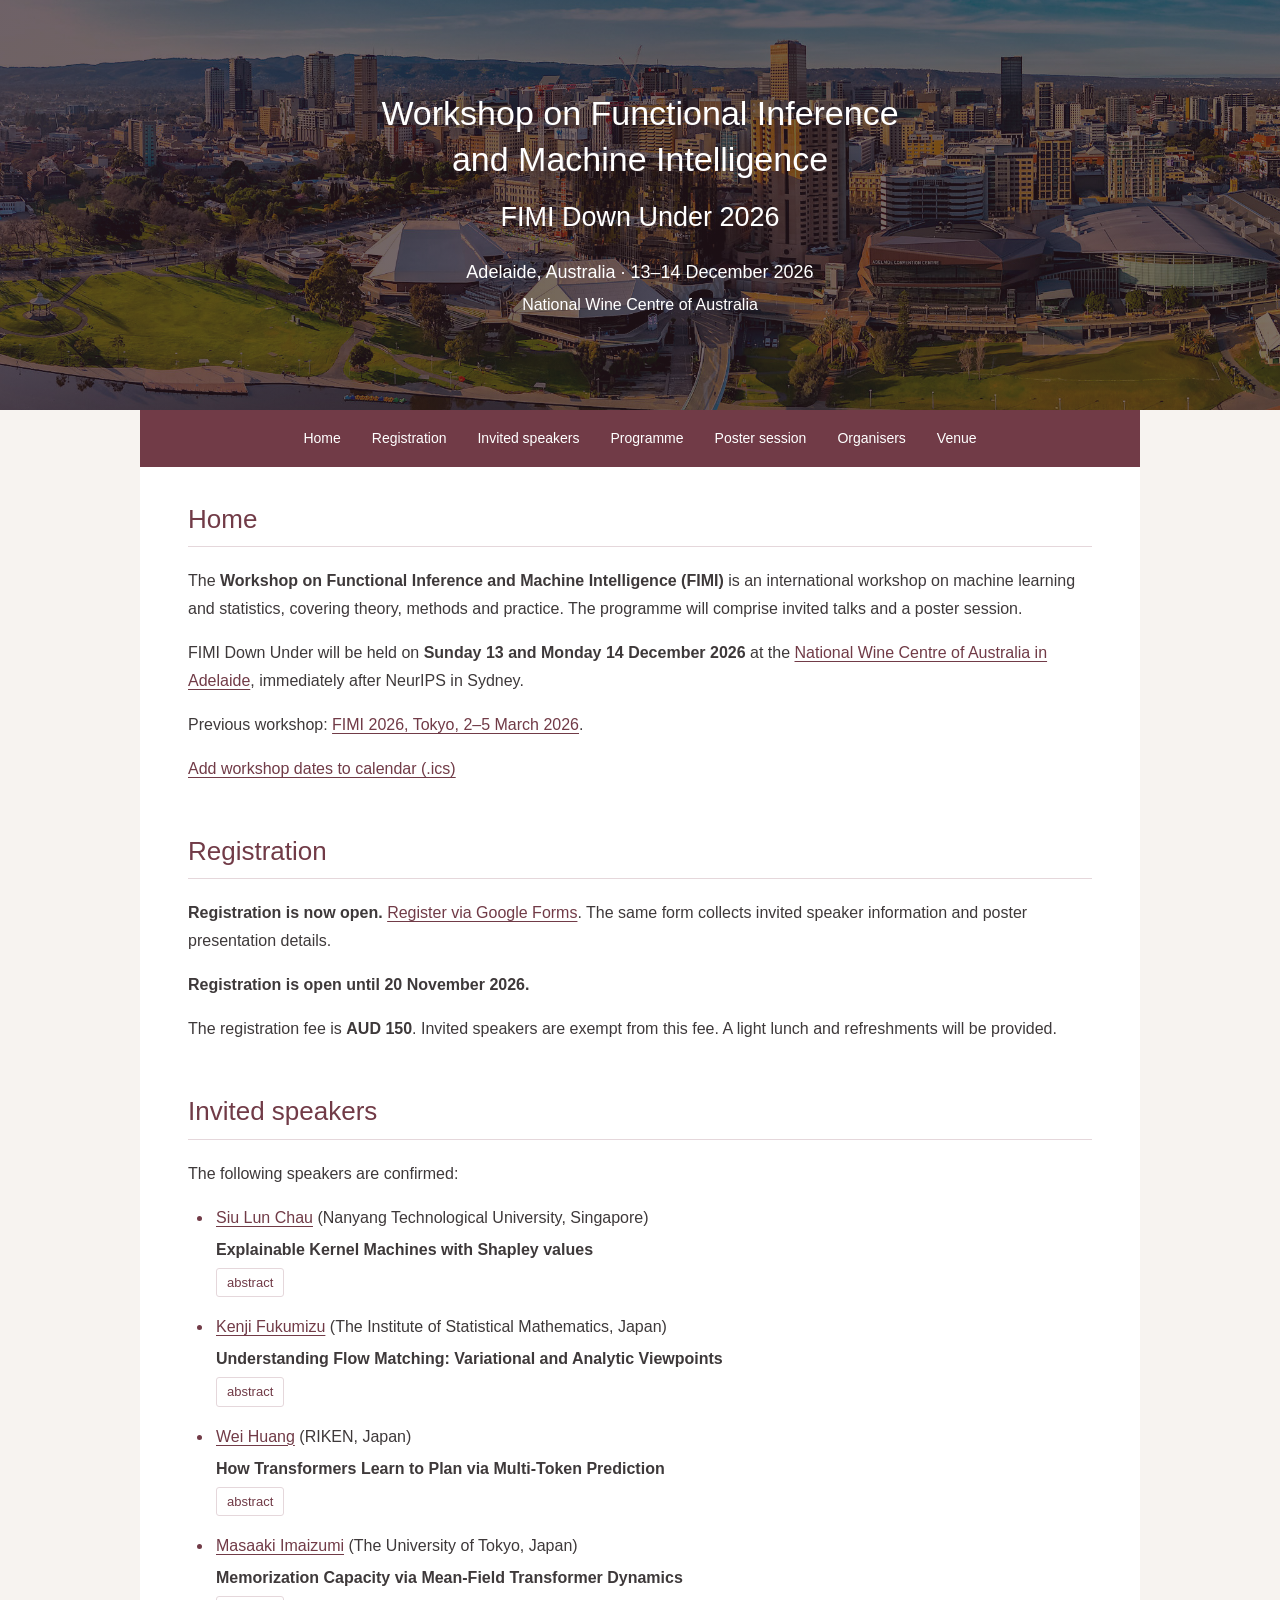
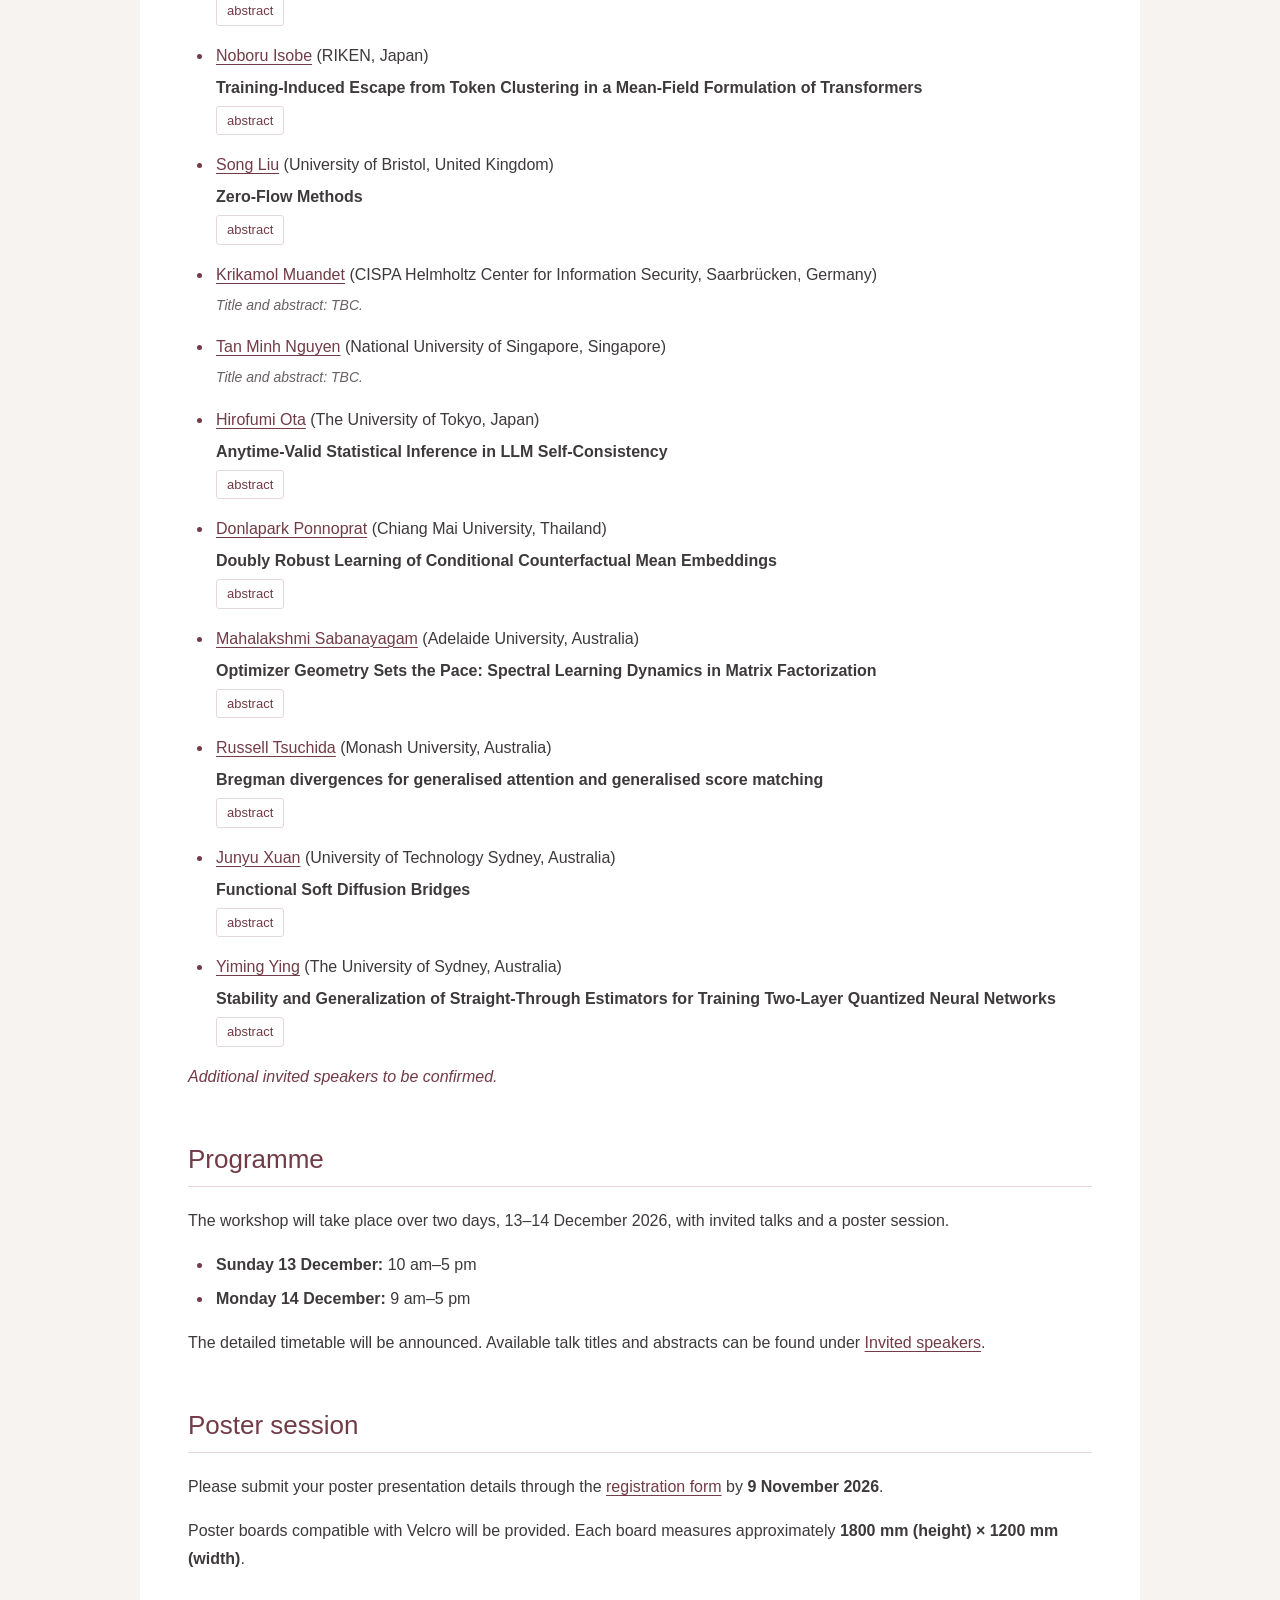
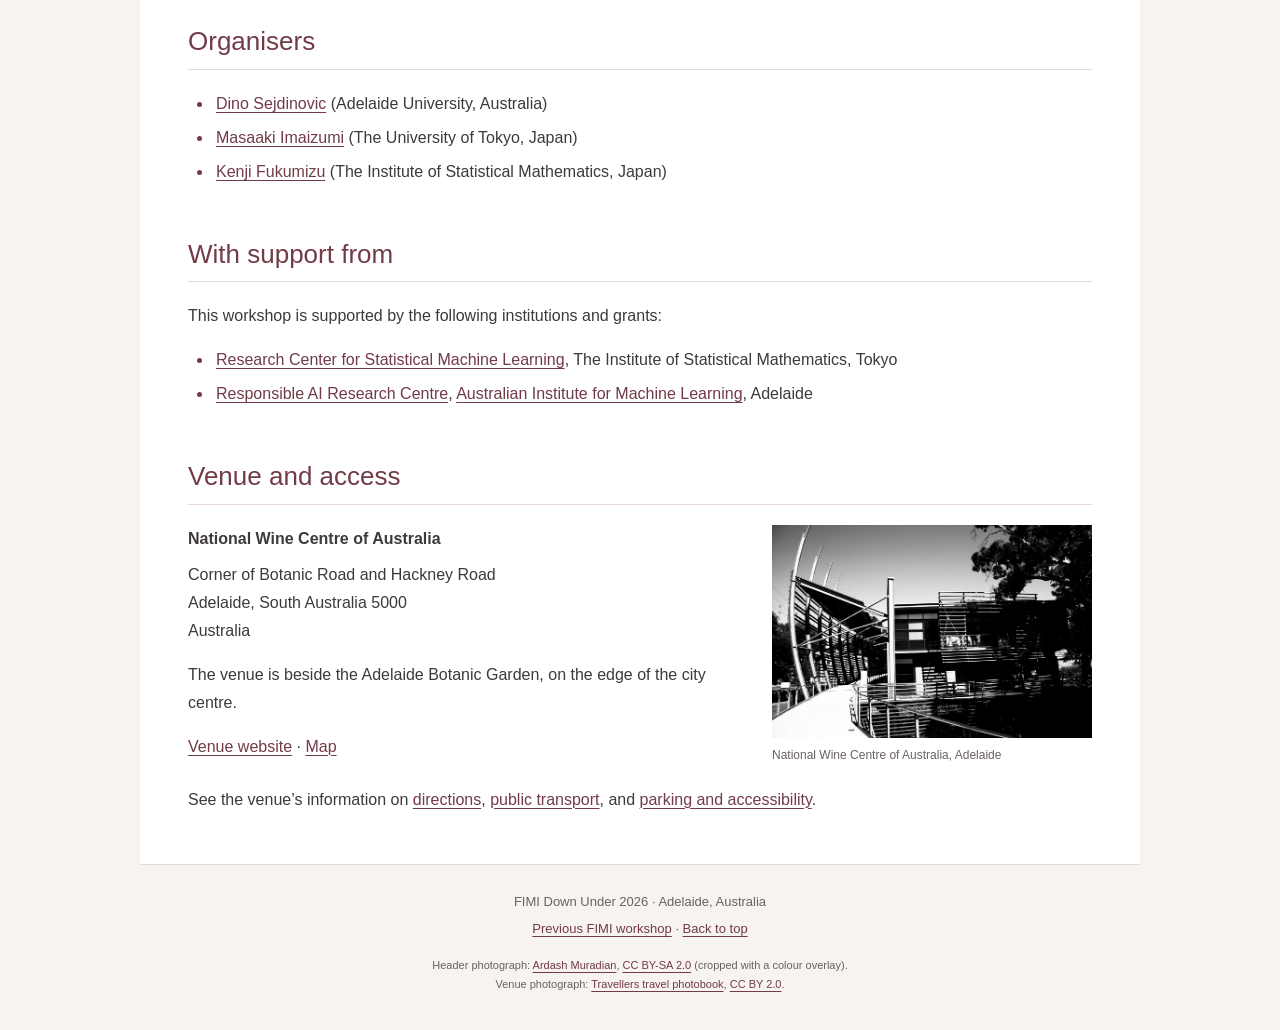
==== docs/index.html @ f7353e00 "Publish FIMI daily start and finish times" ====
<!doctype html>
<html lang="en-AU">
  <head>
    <meta charset="utf-8">
    <meta name="viewport" content="width=device-width, initial-scale=1">
    <meta name="theme-color" content="#713b47">
    <title>FIMI Down Under 2026 · Adelaide, 13–14 December</title>
    <meta name="description" content="Workshop on Functional Inference and Machine Intelligence (FIMI) Down Under. 13–14 December 2026 at the National Wine Centre of Australia, Adelaide. Invited talks and a poster session in machine learning and statistics.">
    <meta property="og:type" content="website">
    <meta property="og:locale" content="en_AU">
    <meta property="og:title" content="FIMI Down Under 2026 · Adelaide">
    <meta property="og:description" content="Workshop on Functional Inference and Machine Intelligence, 13–14 December 2026 at the National Wine Centre of Australia, Adelaide, immediately after NeurIPS in Sydney.">
    <link rel="icon" href="assets/favicon.svg" type="image/svg+xml">
    <link rel="stylesheet" href="assets/site.css">
    <script src="assets/talks.js" defer></script>
  </head>
  <body id="top">
    <a class="skip-link" href="#main">Skip to content</a>

    <header class="site-header">
      <img class="header-photo" src="assets/adelaide-skyline.jpg" alt="Adelaide city skyline overlooking the River Torrens" width="2048" height="983" fetchpriority="high">
      <div class="header-content">
        <h1>Workshop on Functional Inference<br class="title-break"> and Machine Intelligence<span class="workshop-edition">FIMI Down Under 2026</span></h1>
        <p class="workshop-date">Adelaide, Australia · <time datetime="2026-12-13">13</time>–<time datetime="2026-12-14">14 December 2026</time></p>
        <p class="workshop-location">National Wine Centre of Australia</p>
      </div>
    </header>

    <div class="page">
      <nav class="site-navigation" aria-label="Main navigation">
        <a href="#home">Home</a>
        <a href="#registration">Registration</a>
        <a href="#speakers">Invited speakers</a>
        <a href="#programme">Programme</a>
        <a href="#posters">Poster session</a>
        <a href="#organisers">Organisers</a>
        <a href="#venue">Venue</a>
      </nav>

      <main id="main">
        <section id="home" aria-labelledby="home-title">
          <h2 id="home-title">Home</h2>
          <div id="about">
            <p>The <strong>Workshop on Functional Inference and Machine Intelligence (FIMI)</strong> is an international workshop on machine learning and statistics, covering theory, methods and practice. The programme will comprise invited talks and a poster session.</p>
            <p>FIMI Down Under will be held on <strong>Sunday 13 and Monday 14 December 2026</strong> at the <a href="#venue">National Wine Centre of Australia in Adelaide</a>, immediately after NeurIPS in Sydney.</p>
            <p>Previous workshop: <a href="https://fimiws.github.io/fimi2026/">FIMI 2026, Tokyo, 2–5 March 2026</a>.</p>
            <p><a href="assets/fimi-down-under-2026.ics" download>Add workshop dates to calendar (.ics)</a></p>
          </div>
        </section>

        <section id="registration" aria-labelledby="registration-title">
          <h2 id="registration-title">Registration</h2>
          <p><strong>Registration is now open.</strong> <a href="https://forms.gle/vhko6H9zNQfR5hpAA">Register via Google Forms</a>. The same form collects invited speaker information and poster presentation details.</p>
          <p><strong>Registration is open until <time datetime="2026-11-20">20 November 2026</time>.</strong></p>
          <p>The registration fee is <strong>AUD 150</strong>. Invited speakers are exempt from this fee. A light lunch and refreshments will be provided.</p>
        </section>

        <section id="speakers" aria-labelledby="speakers-title">
          <h2 id="speakers-title">Invited speakers</h2>
          <p>The following speakers are confirmed:</p>
          <ul class="speaker-list">
            <li>
              <a href="https://chau999.github.io/">Siu Lun Chau</a> (Nanyang Technological University, Singapore)
              <p class="talk-title" id="siu-lun-chau-title">Explainable Kernel Machines with Shapley values</p>
              <div class="talk-controls">
                <button type="button" class="talk-toggle" id="siu-lun-chau-abstract-toggle" aria-controls="siu-lun-chau-abstract" aria-expanded="true" aria-label="Talk abstract for Siu Lun Chau" hidden>abstract</button>
              </div>
              <div class="talk-panel" id="siu-lun-chau-abstract" role="region" aria-labelledby="siu-lun-chau-abstract-toggle">
                <p>Kernel methods provide a rich framework for nonlinear prediction and statistical inference, but their flexibility often obscures which features drive their outputs. Cooperative game theory offers a principled recipe for attribution: treat features as players and distribute their joint contribution using Shapley values, which average each feature’s marginal contribution across feature subsets. Applying this recipe, however, requires us to decide what a subset contributes and to overcome the exponential cost of enumerating subsets. How can the mathematical structure of kernel methods help us address both challenges? In this talk, we trace a progression from RKHS-SHAP through PKeX-Shapley to QuadraSHAP, showing how kernel structure enables principled and increasingly efficient feature attribution for interpretable statistical inference.</p>
              </div>
            </li>
            <li>
              <a href="https://www.ism.ac.jp/~fukumizu/">Kenji Fukumizu</a> (The Institute of Statistical Mathematics, Japan)
              <p class="talk-title" id="kenji-fukumizu-title">Understanding Flow Matching: Variational and Analytic Viewpoints</p>
              <div class="talk-controls">
                <button type="button" class="talk-toggle" id="kenji-fukumizu-abstract-toggle" aria-controls="kenji-fukumizu-abstract" aria-expanded="true" aria-label="Talk abstract for Kenji Fukumizu" hidden>abstract</button>
              </div>
              <div class="talk-panel" id="kenji-fukumizu-abstract" role="region" aria-labelledby="kenji-fukumizu-abstract-toggle">
                <p>We discuss the dynamics of Optimal Transport Conditional Flow Matching (OT-CFM) under the manifold hypothesis, where the support of the target distribution is a low dimensional manifold.  We first derive an exact proximal expression for its vector field as a function of the location using an extended Brenier potential for the OT.  The vector field can be written by a denoiser. which is expressed by the proximal operator associated with the potential function.  Based on the explicit proximal form of the vector field, we analyze the manifold stability against perturbations to initial points, using the Lyapunov exponents of the dynamics.  By analyzing the local behavior with the tools in convex analysis, we show that the dynamics contracts linearly in the perturbation of the normal directions to the manifold, while perturbation in the tangential directions is preserved; this implies the stability of the manifold structure to the perturbations.</p>
                <p>We also establish convergence of minibatch OT-CFM with neural network learning to population OT-CFM under regularity and stability assumptions, with rate exponents governed by the intrinsic rather than ambient dimension.</p>
                <p>We discuss a terminal memorization regime of OT-CFM with finite data in the idealized minibatch model, where denoising identifies individual training examples in the terminal time. Explicit geometric models quantify how the associated time scales depend on dataset size, batch size, and intrinsic dimension. Experiments on synthetic data, MNIST, and CIFAR-10 support the predicted geometric behavior.</p>
              </div>
            </li>
            <li>
              <a href="https://weihuang05.github.io/">Wei Huang</a> (RIKEN, Japan)
              <p class="talk-title" id="wei-huang-title">How Transformers Learn to Plan via Multi-Token Prediction</p>
              <div class="talk-controls">
                <button type="button" class="talk-toggle" id="wei-huang-abstract-toggle" aria-controls="wei-huang-abstract" aria-expanded="true" aria-label="Talk abstract for Wei Huang" hidden>abstract</button>
              </div>
              <div class="talk-panel" id="wei-huang-abstract" role="region" aria-labelledby="wei-huang-abstract-toggle">
                <p>Next-token prediction (NTP) is the standard training objective for language models, yet it often struggles to capture the global structure required for planning and reasoning. Multi-token prediction (MTP), which trains a model to predict several future tokens at once, has emerged as a promising alternative. In this talk, I will discuss why MTP helps planning, from both empirical and theoretical perspectives. Empirically, MTP consistently outperforms NTP on synthetic graph path-finding tasks as well as on more realistic benchmarks such as Countdown and Boolean satisfiability. Theoretically, we analyse a simplified two-layer Transformer trained on a star-graph path-finding task and prove that MTP induces a two-stage reverse-reasoning process: the model first attends to the goal node and then reconstructs the path by tracing intermediate nodes backward. This behaviour arises from a gradient decoupling property of MTP, which provides a cleaner training signal than NTP.</p>
              </div>
            </li>
            <li>
              <a href="https://sites.google.com/view/mimaizumi/">Masaaki Imaizumi</a> (The University of Tokyo, Japan)
              <p class="talk-title" id="masaaki-imaizumi-title">Memorization Capacity via Mean-Field Transformer Dynamics</p>
              <div class="talk-controls">
                <button type="button" class="talk-toggle" id="masaaki-imaizumi-abstract-toggle" aria-controls="masaaki-imaizumi-abstract" aria-expanded="true" aria-label="Talk abstract for Masaaki Imaizumi" hidden>abstract</button>
              </div>
              <div class="talk-panel" id="masaaki-imaizumi-abstract" role="region" aria-labelledby="masaaki-imaizumi-abstract-toggle">
                <p>This study investigates the memorization capacity of Transformers based on their inference dynamics. It has been noted that the performance of Transformers can be described by specific functions arising from the interactions between tokens mediated by the attention layer. However, previous studies have been limited to Transformers with simplified weight matrices and other components. In this study, we analyze Transformer inference under general weight matrices using the mean-field approximation. As a result, we demonstrate that specific eigenvalue components arising from the weight components enhance the memorization capacity of the entire Transformer system. Based on this, we also discuss learning correction methods to further improve this performance.</p>
              </div>
            </li>
            <li>
              <a href="https://www.riken.jp/en/research/labs/aip/math/highdim_struct_theor/index.html">Noboru Isobe</a> (RIKEN, Japan)
              <p class="talk-title" id="noboru-isobe-title">Training-Induced Escape from Token Clustering in a Mean-Field Formulation of Transformers</p>
              <div class="talk-controls">
                <button type="button" class="talk-toggle" id="noboru-isobe-abstract-toggle" aria-controls="noboru-isobe-abstract" aria-expanded="true" aria-label="Talk abstract for Noboru Isobe" hidden>abstract</button>
              </div>
              <div class="talk-panel" id="noboru-isobe-abstract" role="region" aria-labelledby="noboru-isobe-abstract-toggle">
                <p>Transformers perform inference by iteratively transforming token representations across layers. This layerwise computation has been studied empirically, and recent mean-field theories of Transformer dynamics explain how attention can drive token distributions toward clustering. However, existing mean-field analyses largely treat model parameters as prescribed, leaving open how training reshapes this clustering picture.</p>
                <p>We study this question in a noisy mean-field Transformer in which only a parameter-linear FFN is trained under L² regularization. We find and analyze a training-induced phase in the dynamics: after initially following attention-driven clustering, the token distribution can leave the clustered regime near the final layers. Our mathematical analysis is based on an entropy-regularized interaction energy that captures the clustering bias of attention.</p>
                <p>More broadly, our results point toward a training-aware mean-field theory of Transformer dynamics, in which training and inference dynamics are treated together.</p>
              </div>
            </li>
            <li>
              <a href="https://allmodelsarewrong.net/">Song Liu</a> (University of Bristol, United Kingdom)
              <p class="talk-title" id="song-liu-title">Zero-Flow Methods</p>
              <div class="talk-controls">
                <button type="button" class="talk-toggle" id="song-liu-abstract-toggle" aria-controls="song-liu-abstract" aria-expanded="true" aria-label="Talk abstract for Song Liu" hidden>abstract</button>
              </div>
              <div class="talk-panel" id="song-liu-abstract" role="region" aria-labelledby="song-liu-abstract-toggle">
                <p>We propose the Zero-Flow Criterion, which states that under independent coupling, the optimal velocity field of a flow matching objective vanishes everywhere at <i>t</i> = 0.5 if and only if the two endpoint distributions are identical. Leveraging this time-reversal symmetry, we establish a family of novel statistical discrepancies that measure the differences between two distributions. Unlike kernel-based methods such as Maximum Mean Discrepancy (MMD), our approach directly learns discriminative features from data via flow-matching regression or power maximization. It avoids selecting a kernel manually, which may not scale well in high-dimensional settings. Furthermore, when compared with variational <i>f</i>-divergence estimation, our discrepancy estimation does not involve density ratio parameterization or estimation, which often leads to instability when two distributions differ significantly. In this talk, we show how this novel discrepancy provides a unified framework for our three recent works:</p>
                <p>Zero-Flow Encoders for certifying conditional independence in representation learning: <a href="https://arxiv.org/abs/2602.00797">https://arxiv.org/abs/2602.00797</a></p>
                <p>Zero-Flow Two-Sample Tests, with Wasserstein control and asymptotic normality: <a href="https://arxiv.org/abs/2607.21542">https://arxiv.org/abs/2607.21542</a></p>
                <p>Zero-Flux Discrepancy, an extension of the zero-flow criterion for high-dimensional categorical distributions: <a href="https://arxiv.org/abs/2610.01472">https://arxiv.org/abs/2610.01472</a></p>
              </div>
            </li>
            <li>
              <a href="https://www.krikamol.org/">Krikamol Muandet</a> (CISPA Helmholtz Center for Information Security, Saarbrücken, Germany)
              <p class="talk-pending">Title and abstract: TBC.</p>
            </li>
            <li>
              <a href="https://tanmnguyen89.github.io/">Tan Minh Nguyen</a> (National University of Singapore, Singapore)
              <p class="talk-pending">Title and abstract: TBC.</p>
            </li>
            <li>
              <a href="https://sites.google.com/site/hohtastats/home">Hirofumi Ota</a> (The University of Tokyo, Japan)
              <p class="talk-title" id="hirofumi-ota-title">Anytime-Valid Statistical Inference in LLM Self-Consistency</p>
              <div class="talk-controls">
                <button type="button" class="talk-toggle" id="hirofumi-ota-abstract-toggle" aria-controls="hirofumi-ota-abstract" aria-expanded="true" aria-label="Talk abstract for Hirofumi Ota" hidden>abstract</button>
              </div>
              <div class="talk-panel" id="hirofumi-ota-abstract" role="region" aria-labelledby="hirofumi-ota-abstract-toggle">
                <p>Large language models often improve reasoning by sampling multiple outputs and aggregating their final answers, but precise and efficient control of error levels remains a challenging task. In particular, deciding when to stop sampling remains difficult when the stopping rule is data-dependent and the set of possible answers is not known in advance. We study anytime-valid certification of a prespecified target answer as the unique mode of the model&#x27;s response distribution, a guarantee distinct from answer correctness. We propose the Certification by Intersection-union Testing with E-processes (CITE) algorithm, which provably controls false certification at any prescribed level under arbitrary data-driven stopping, without requiring prior knowledge of the answer category set. We also prove an category-set-size-free stopping-time rate, establish matching minimax lower bounds up to constants in the main regime, and extend the construction to confidence-weighted voting. Simulations and LLM self-consistency experiments show empirical error control and improved certification in diffuse-tail settings.</p>
              </div>
            </li>
            <li>
              <a href="https://donlapark.pages.dev/">Donlapark Ponnoprat</a> (Chiang Mai University, Thailand)
              <p class="talk-title" id="donlapark-ponnoprat-title">Doubly Robust Learning of Conditional Counterfactual Mean Embeddings</p>
              <div class="talk-controls">
                <button type="button" class="talk-toggle" id="donlapark-ponnoprat-abstract-toggle" aria-controls="donlapark-ponnoprat-abstract" aria-expanded="true" aria-label="Talk abstract for Donlapark Ponnoprat" hidden>abstract</button>
              </div>
              <div class="talk-panel" id="donlapark-ponnoprat-abstract" role="region" aria-labelledby="donlapark-ponnoprat-abstract-toggle">
                <p>Heterogeneous treatment effects are usually summarized by the conditional average treatment effect. However, two treatments with the same conditional average can produce outcome distributions with different tails and different numbers of modes. In this talk, I will present a framework for estimating the full conditional distribution of a counterfactual outcome, represented by its mean embedding in a reproducing kernel Hilbert space. In the first part, I will show how a doubly robust pseudo-outcome reduces this problem to a vector-valued regression, which kernel ridge regression or neural network estimators can solve. In the second part, I will discuss finite-sample learning rates, in which the first stage enters only through the smaller of the two nuisance errors. Thus, the second-stage error governs the bound as long as one of the two nuisance models is estimated consistently. Finally, I will demonstrate applications to several downstream tasks, namely risk-sensitive treatment effect estimation, conditional two-sample testing, and risk-sensitive treatment policy learning.</p>
              </div>
            </li>
            <li>
              <a href="https://mahalakshmi-sabanayagam.github.io/">Mahalakshmi Sabanayagam</a> (Adelaide University, Australia)
              <p class="talk-title" id="mahalakshmi-sabanayagam-title">Optimizer Geometry Sets the Pace: Spectral Learning Dynamics in Matrix Factorization</p>
              <div class="talk-controls">
                <button type="button" class="talk-toggle" id="mahalakshmi-sabanayagam-abstract-toggle" aria-controls="mahalakshmi-sabanayagam-abstract" aria-expanded="true" aria-label="Talk abstract for Mahalakshmi Sabanayagam" hidden>abstract</button>
              </div>
              <div class="talk-panel" id="mahalakshmi-sabanayagam-abstract" role="region" aria-labelledby="mahalakshmi-sabanayagam-abstract-toggle">
                <p>Recent successes of matrix- and curvature-based optimizers have renewed interest in how update geometry shapes learning. These methods normalize or precondition updates, changing how different components progress during training. In deep matrix factorization, the geometry that slows gradient descent (GD) favors low-rank solutions by delaying the emergence of small singular modes. This raises the question of what remains of that spectral bias when normalization or curvature correction weakens or removes the slowdown. We study how optimizer geometry and depth jointly govern this behavior through a common framework for singular mode dynamics. Under explicit balance and alignment assumptions, we derive birth, saturation, and decay laws for Euclidean GD, coordinate-wise updates of SignGD and an instantaneous Adam approximation, spectral updates of Muon and cumulative Shampoo, and a block curvature model of K-FAC. The resulting picture is not a simple ordering from stronger to weaker low-rank bias. To highlight, SignGD and ideal Muon eliminate the divergent birth barrier and drive unsupported modes to zero in finite time. Cumulative Shampoo initially retains GD’s depth-dependent barrier, then accumulated gradients produce a catch-up phase while making previously active modes increasingly persistent. Undamped K-FAC cancels the factorization-induced slowdown while preserving the ordering of the target singular values, whereas positive damping introduces a spectral threshold below which the slow GD phase laws reappear. These results give normalization, accumulated state, damping, and depth a direct interpretation as controls determining when modes emerge, persist, and disappear during training.</p>
              </div>
            </li>
            <li>
              <a href="https://research.monash.edu/en/persons/russell-tsuchida/">Russell Tsuchida</a> (Monash University, Australia)
              <p class="talk-title" id="russell-tsuchida-title">Bregman divergences for generalised attention and generalised score matching</p>
              <div class="talk-controls">
                <button type="button" class="talk-toggle" id="russell-tsuchida-abstract-toggle" aria-controls="russell-tsuchida-abstract" aria-expanded="true" aria-label="Talk abstract for Russell Tsuchida" hidden>abstract</button>
              </div>
              <div class="talk-panel" id="russell-tsuchida-abstract" role="region" aria-labelledby="russell-tsuchida-abstract-toggle">
                <p>Bregman divergences are classical divergences on finite dimensional spaces, which generalise the squared Euclidean distance and find a wide range of applications throughout machine learning. In this talk, we present a functional Bregman divergence, particularly well-suited to operate on Hilbert spaces. A special case is the well-known squared maximum mean discrepancy. We will then describe an application of functional Bregman divergences to a Bayesian interpretation of the attention mechanism in transformer architectures, and an application of Bregman divergences in a generalised score matching setting.</p>
              </div>
            </li>
            <li>
              <a href="https://profiles.uts.edu.au/Junyu.Xuan">Junyu Xuan</a> (University of Technology Sydney, Australia)
              <p class="talk-title" id="junyu-xuan-title">Functional Soft Diffusion Bridges</p>
              <div class="talk-controls">
                <button type="button" class="talk-toggle" id="junyu-xuan-abstract-toggle" aria-controls="junyu-xuan-abstract" aria-expanded="true" aria-label="Talk abstract for Junyu Xuan" hidden>abstract</button>
              </div>
              <div class="talk-panel" id="junyu-xuan-abstract" role="region" aria-labelledby="junyu-xuan-abstract-toggle">
                <p>Diffusion bridges construct stochastic transports between prescribed endpoint distributions, yet stochastic optimal control formulations with soft terminal constraints have been developed primarily in finite-dimensional Euclidean spaces. We introduce Functional Soft Diffusion Bridge (FSDB), a framework for generative modeling of function-valued data that extends finite-penalty diffusion bridges to infinite-dimensional Hilbert spaces. FSDB relaxes exact endpoint conditioning through a quadratic terminal penalty with strength γ, yielding a closed-form feedback law involving the bounded resolvent (γ<sup>−1</sup>I+C<sub>t,T</sub>)<sup>−1</sup>. This formulation avoids the singular inverse-covariance operator associated with hard endpoint constraints while providing explicit control over the terminal penalty. We establish a spectral condition ensuring well-posedness of the infinite-dimensional reference process and show that the feedback recovers the corresponding hard function-space bridge in the limit γ → ∞. Experiments on synthetic functions, pharmacokinetic trajectories, and image-to-image transport demonstrate the framework’s applicability across diverse function-valued generative tasks.</p>
              </div>
            </li>
            <li>
              <a href="https://profiles.sydney.edu.au/yiming.ying">Yiming Ying</a> (The University of Sydney, Australia)
              <p class="talk-title" id="yiming-ying-title">Stability and Generalization of Straight-Through Estimators for Training Two-Layer Quantized Neural Networks</p>
              <div class="talk-controls">
                <button type="button" class="talk-toggle" id="yiming-ying-abstract-toggle" aria-controls="yiming-ying-abstract" aria-expanded="true" aria-label="Talk abstract for Yiming Ying" hidden>abstract</button>
              </div>
              <div class="talk-panel" id="yiming-ying-abstract" role="region" aria-labelledby="yiming-ying-abstract-toggle">
                <p>Quantisation is essential in modern deep learning for reducing memory footprints and accelerating inference on resource-constrained devices. However, training quantised networks with the straight-through estimator (STE) lacks theoretical understanding due to its non-smooth, discontinuous dynamics. In this work, we present a Statistical Learning Theory (SLT) framework for the identity STE in training two-layer binary-activation networks with hinge loss. We show that in the saturated-output regime, zero-initialised sample-wise STE updates are equivalent to stochastic sub-gradient descent on a convex latent loss, enabling a rigorous algorithmic stability analysis. By establishing approximate non-expansiveness of the update map, we prove explicit L<sub>2</sub> model-stability bounds that transfer isometrically to the full first-layer weight matrix. Crucially, we demonstrate that STE quantization achieves statistically optimal rates: an explicit excess induced-risk bound of 𝒪(n<sup>−1/2</sup>) at T = n<sup>2</sup>, and, under margin separability, an optimal 𝒪(R<sup>2</sup>/(γ<sup>2</sup> n)) expected excess misclassification error for a randomised one-pass iterate alongside a majority-vote guarantee.</p>
              </div>
            </li>
          </ul>
          <p class="announcement">Additional invited speakers to be confirmed.</p>
        </section>

        <section id="programme" aria-labelledby="programme-title">
          <h2 id="programme-title">Programme</h2>
          <p>The workshop will take place over two days, 13–14 December 2026, with invited talks and a poster session.</p>
          <ul>
            <li><strong>Sunday 13 December:</strong> <time datetime="2026-12-13T10:00:00+10:30">10 am</time>–<time datetime="2026-12-13T17:00:00+10:30">5 pm</time></li>
            <li><strong>Monday 14 December:</strong> <time datetime="2026-12-14T09:00:00+10:30">9 am</time>–<time datetime="2026-12-14T17:00:00+10:30">5 pm</time></li>
          </ul>
          <p>The detailed timetable will be announced. Available talk titles and abstracts can be found under <a href="#speakers">Invited speakers</a>.</p>
        </section>

        <section id="posters" aria-labelledby="posters-title">
          <h2 id="posters-title">Poster session</h2>
          <p>Please submit your poster presentation details through the <a href="https://forms.gle/vhko6H9zNQfR5hpAA">registration form</a> by <strong><time datetime="2026-11-09">9 November 2026</time></strong>.</p>
          <p>Poster boards compatible with Velcro will be provided. Each board measures approximately <strong>1800 mm (height) × 1200 mm (width)</strong>.</p>
        </section>

        <section id="organisers" aria-labelledby="organisers-title">
          <h2 id="organisers-title">Organisers</h2>
          <ul class="organiser-list">
            <li><a href="https://sejdino.github.io/">Dino Sejdinovic</a> (Adelaide University, Australia)</li>
            <li><a href="https://sites.google.com/view/mimaizumi/">Masaaki Imaizumi</a> (The University of Tokyo, Japan)</li>
            <li><a href="https://www.ism.ac.jp/~fukumizu/">Kenji Fukumizu</a> (The Institute of Statistical Mathematics, Japan)</li>
          </ul>
        </section>

        <section id="supporters" aria-labelledby="supporters-title">
          <h2 id="supporters-title">With support from</h2>
          <p>This workshop is supported by the following institutions and grants:</p>
          <ul class="supporter-list">
            <li><a href="https://www.ism.ac.jp/noe/sml-center/en/">Research Center for Statistical Machine Learning</a>, The Institute of Statistical Mathematics, Tokyo</li>
            <li><a href="https://adelaide.edu.au/research/australian-institute-for-machine-learning/our-key-initiatives/responsible-ai-research-centre/">Responsible AI Research Centre</a>, <a href="https://adelaide.edu.au/research/australian-institute-for-machine-learning/">Australian Institute for Machine Learning</a>, Adelaide</li>
          </ul>
        </section>

        <section id="venue" aria-labelledby="venue-title">
          <h2 id="venue-title">Venue and access</h2>
          <div class="venue-details">
            <div>
              <p><strong>National Wine Centre of Australia</strong></p>
              <address>Corner of Botanic Road and Hackney Road<br>Adelaide, South Australia 5000<br>Australia</address>
              <p>The venue is beside the Adelaide Botanic Garden, on the edge of the city centre.</p>
              <p><a href="https://www.nationalwinecentre.com.au/">Venue website</a> · <a href="https://www.google.com/maps/search/?api=1&amp;query=National+Wine+Centre+of+Australia+Adelaide">Map</a></p>
            </div>
            <figure>
              <img class="venue-photo" src="assets/national-wine-centre.jpg" alt="The National Wine Centre of Australia and its entrance walkway" width="2738" height="1825" loading="lazy">
              <figcaption>National Wine Centre of Australia, Adelaide</figcaption>
            </figure>
          </div>
          <p>See the venue’s information on <a href="https://www.nationalwinecentre.com.au/contact">directions</a>, <a href="https://www.nationalwinecentre.com.au/public-transport">public transport</a>, and <a href="https://www.nationalwinecentre.com.au/parking">parking and accessibility</a>.</p>
        </section>
      </main>

      <footer class="site-footer">
        <p>FIMI Down Under 2026 · Adelaide, Australia</p>
        <p><a href="https://fimiws.github.io/fimi2026/">Previous FIMI workshop</a> · <a href="#top">Back to top</a></p>
        <p class="photo-credit">Header photograph: <a href="https://commons.wikimedia.org/wiki/File:Adelaide_skyline,_December_2022.jpg">Ardash Muradian</a>, <a href="https://creativecommons.org/licenses/by-sa/2.0/">CC BY-SA 2.0</a> (cropped with a colour overlay).<br>Venue photograph: <a href="https://commons.wikimedia.org/wiki/File:Adelaide_(40000093941).jpg">Travellers travel photobook</a>, <a href="https://creativecommons.org/licenses/by/2.0/">CC BY 2.0</a>.</p>
      </footer>
    </div>
  </body>
</html>
---- docs/assets/site.css ----
/* A single-column academic workshop site with a photographic Adelaide header. */
:root {
  color-scheme: light;
  --background: #f7f3f0;
  --paper: #ffffff;
  --ink: #3e393a;
  --wine: #713b47;
  --wine-dark: #542b35;
  --heading: var(--wine);
  --link: var(--wine);
  --muted: #696163;
  --line: #e5d7db;
}

* { box-sizing: border-box; }
html { scroll-padding-top: 80px; }
body { margin: 0; background: var(--background); color: var(--ink); font: 16px/1.75 Helvetica, Arial, sans-serif; }
a { color: var(--link); text-underline-offset: 3px; text-decoration-thickness: 1px; overflow-wrap: anywhere; }
a:hover { color: var(--wine-dark); }
:focus-visible { outline: 2px solid var(--link); outline-offset: 4px; }
h1, h2, p, ul, figure { margin: 0; }
h1, h2 { color: var(--heading); font-weight: 400; }
p, ul, address { margin-bottom: 16px; }
strong { font-weight: 600; }
ul { padding-left: 25px; }
li { padding-left: 3px; }
li + li { margin-top: 6px; }
li::marker { color: var(--wine); }
img { display: block; max-width: 100%; height: auto; }
.page { width: min(1000px, calc(100% - 64px)); margin: 0 auto; }

.skip-link { position: absolute; top: -80px; left: 16px; z-index: 10; padding: 8px 16px; background: var(--paper); }
.skip-link:focus { top: 12px; }

.site-header { position: relative; isolation: isolate; display: grid; place-items: center; min-height: 410px; padding: 58px 32px; color: white; background: #492b34; text-align: center; }
.header-photo { position: absolute; z-index: -2; inset: 0; width: 100%; height: 100%; object-fit: cover; object-position: center 25%; }
.site-header::before { content: ""; position: absolute; z-index: -1; inset: 0; background: linear-gradient(110deg, rgb(42 23 31 / 68%), rgb(42 23 31 / 62%)); }
.header-content { max-width: 900px; }
h1 { color: inherit; font-size: 34px; line-height: 1.35; font-weight: 500; }
.workshop-edition { display: block; margin-top: 17px; font-size: 27px; }
.workshop-date { margin: 21px 0 3px; font-size: 18px; }
.workshop-location { margin: 0; font-size: 16px; }

/* All navigation links remain visible at every screen size; no script needed. */
.site-navigation { position: sticky; top: 0; z-index: 5; display: flex; flex-wrap: wrap; justify-content: center; gap: 3px 7px; padding: 10px 16px; border-block: 1px solid var(--wine); background: var(--wine); }
.site-navigation a { display: block; padding: 5px 12px; color: white; font-size: 14px; text-decoration: none; }
.site-navigation a:hover, .site-navigation a:focus-visible { color: white; background: var(--wine-dark); text-decoration: underline; }
.site-navigation :focus-visible { outline-color: white; }

main { padding: 8px 48px 26px; background: var(--paper); }
main > section { padding-block: 26px 8px; }
h2 { margin-bottom: 20px; padding-bottom: 9px; border-bottom: 1px solid var(--line); font-size: 26px; line-height: 1.4; }
.announcement { color: var(--wine); font-style: italic; }
.speaker-list > li + li { margin-top: 16px; }
.talk-controls { display: flex; flex-wrap: wrap; gap: 8px; margin-top: 4px; }
.talk-toggle { padding: 4px 10px; border: 1px solid var(--line); border-radius: 3px; background: var(--paper); color: var(--link); font: inherit; font-size: 13px; line-height: 1.5; cursor: pointer; }
.talk-toggle:hover, .talk-toggle[aria-expanded="true"] { border-color: var(--wine); background: var(--wine); color: white; }
.talk-panel { margin-top: 10px; padding: 12px 16px; border-left: 3px solid var(--wine); background: var(--background); overflow-wrap: anywhere; }
.talk-panel p { margin-bottom: 12px; }
.talk-panel p:last-child { margin-bottom: 0; }
.talk-title { margin: 4px 0 0; font-weight: 600; }
.talk-pending { margin: 4px 0 0; color: var(--muted); font-size: 14px; font-style: italic; }
.venue-details { display: grid; grid-template-columns: 1fr 320px; gap: 32px; align-items: start; margin-bottom: 9px; }
.venue-details p:first-child { margin-bottom: 8px; }
address { font-style: normal; }
figcaption { margin-top: 8px; color: var(--muted); font-size: 12px; line-height: 1.5; }
.site-footer { padding: 26px 24px 30px; border-top: 1px solid var(--line); color: var(--muted); text-align: center; font-size: 13px; }
.site-footer p { margin-bottom: 5px; }
.photo-credit { margin-top: 15px; font-size: 11px; }

@media (max-width: 900px) {
  html { scroll-padding-top: 118px; }
  .page { width: calc(100% - 40px); }
  .site-header { padding-inline: 20px; }
  h1 { font-size: 30px; }
  .site-navigation { gap: 2px 4px; }
  main { padding-inline: 32px; }
  .venue-details { grid-template-columns: 1fr 260px; gap: 25px; }
}

@media (max-width: 640px) {
  html { scroll-padding-top: 16px; }
  .page { width: 100%; }
  .site-header { min-height: 370px; padding: 38px 22px; }
  .header-photo { object-position: 54% center; }
  h1 { font-size: 25px; line-height: 1.4; }
  .title-break { display: none; }
  .workshop-edition { margin-top: 14px; font-size: 22px; }
  .workshop-date { margin-top: 16px; font-size: 16px; }
  .workshop-location { font-size: 14px; }
  .site-navigation { position: static; gap: 0 3px; padding: 10px 12px; }
  .site-navigation a { padding: 6px 10px; }
  main { padding: 5px 22px 20px; }
  main > section { padding-block: 24px 4px; }
  h2 { margin-bottom: 16px; font-size: 24px; }
  .venue-details { grid-template-columns: 1fr; gap: 8px; }
  .venue-details figure { width: 100%; max-width: 400px; margin-bottom: 18px; }
  .site-footer { padding-inline: 22px; }
}

@media print {
  html { scroll-padding-top: 0; }
  body { background: white; color: black; font-size: 11pt; }
  .page { width: 100%; }
  .site-header { display: block; min-height: 0; padding: 0 0 20px; color: black; background: white; }
  .header-content { max-width: none; }
  h1 { font-size: 23pt; }
  .workshop-edition { font-size: 18pt; }
  .site-navigation, .skip-link, .header-photo, .site-header::before { display: none; }
  main { padding: 0; }
  main > section { padding-block: 12px 0; }
  h2 { font-size: 16pt; break-after: avoid; }
  a { color: inherit; }
  li, figure { break-inside: avoid; }
  .talk-controls { display: none; }
  .talk-panel[hidden] { display: block; }
  .talk-panel { padding: 0; border: 0; background: none; }
  .venue-details { grid-template-columns: 1fr 220px; }
  .site-footer { padding-block: 16px 0; }
}
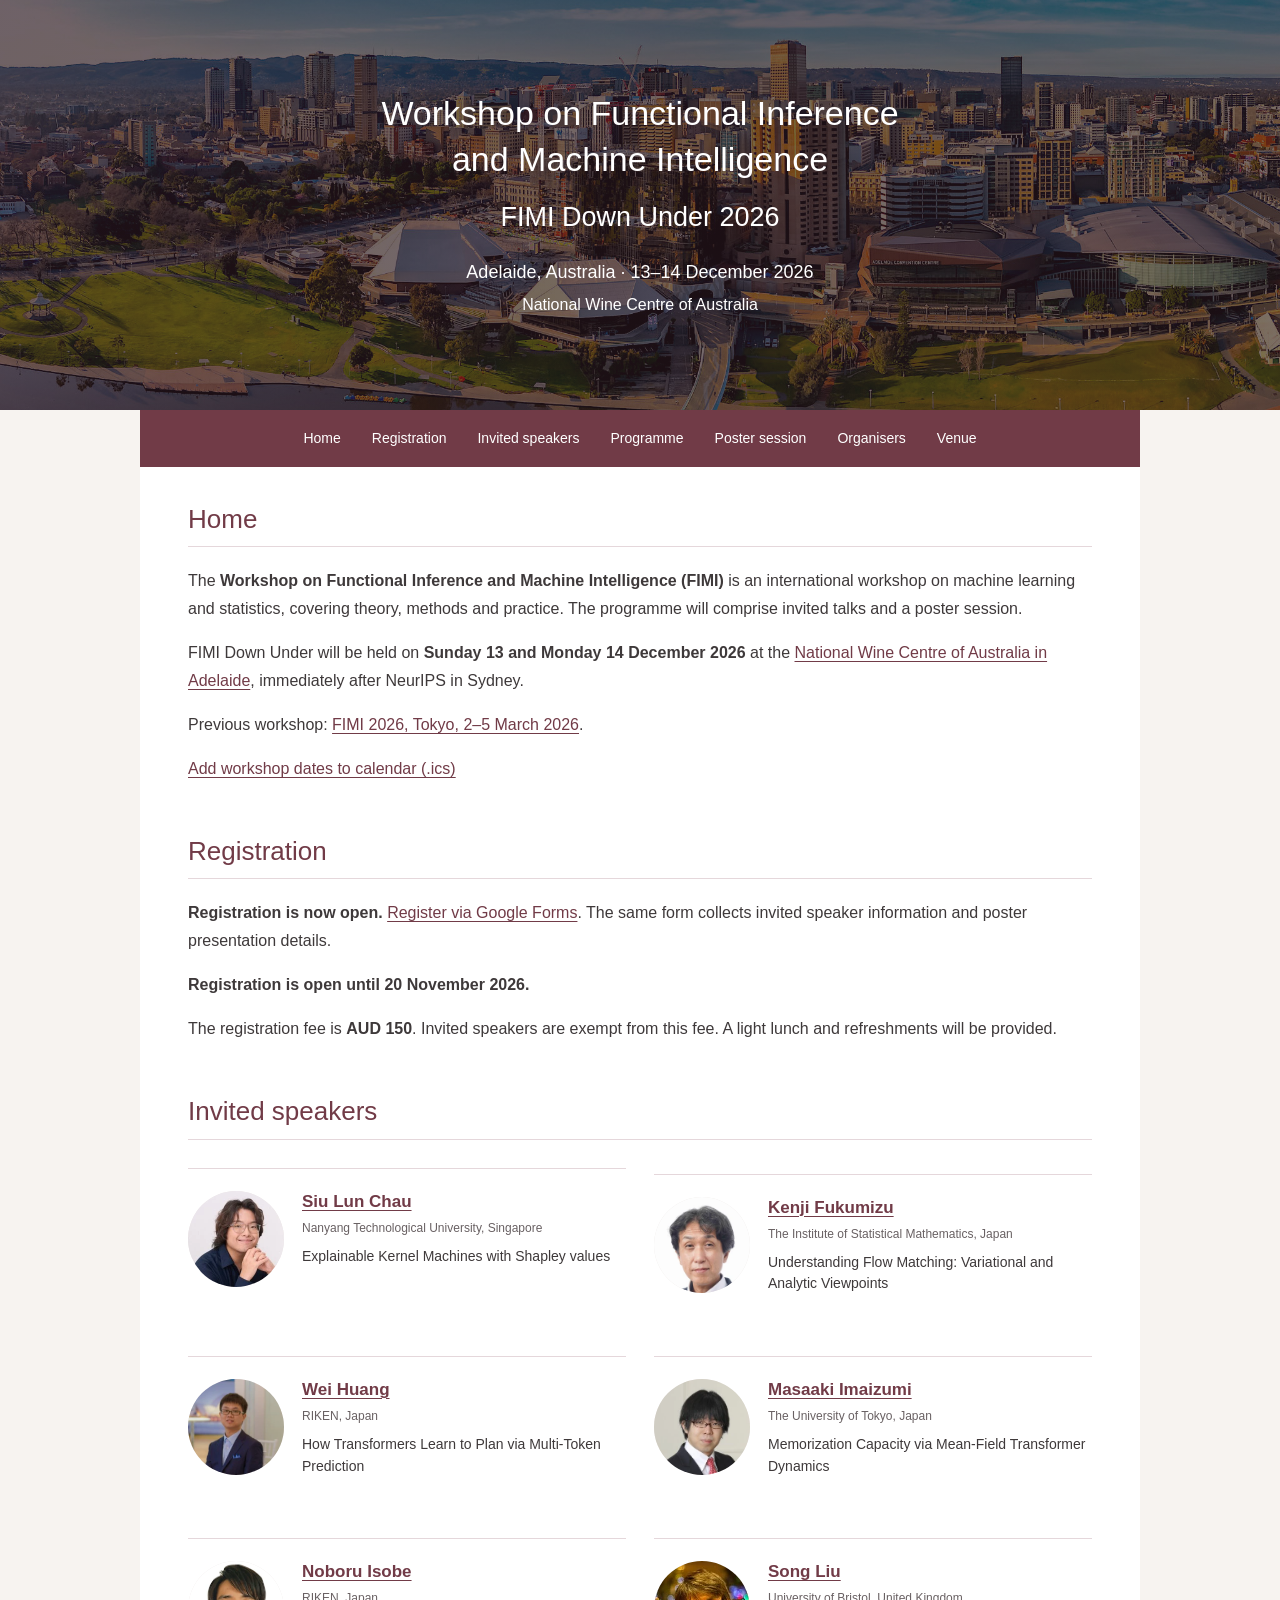
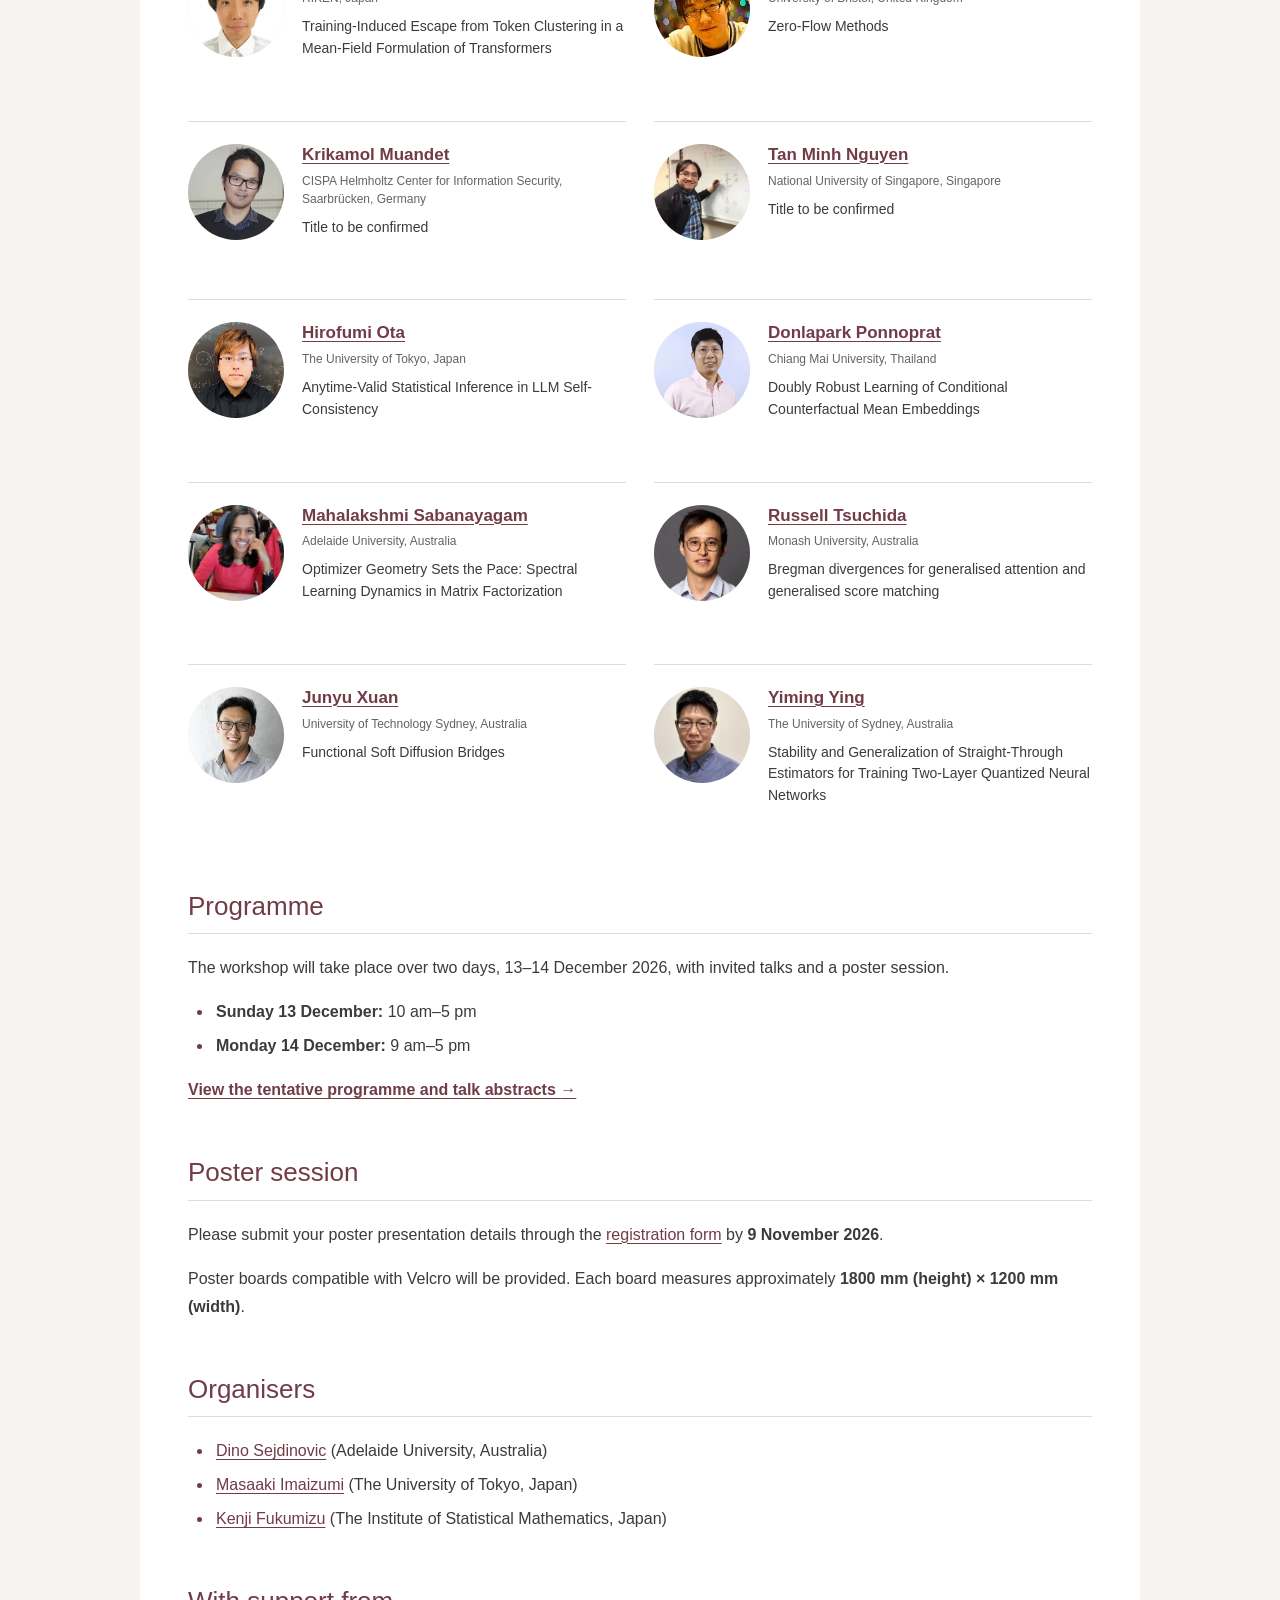
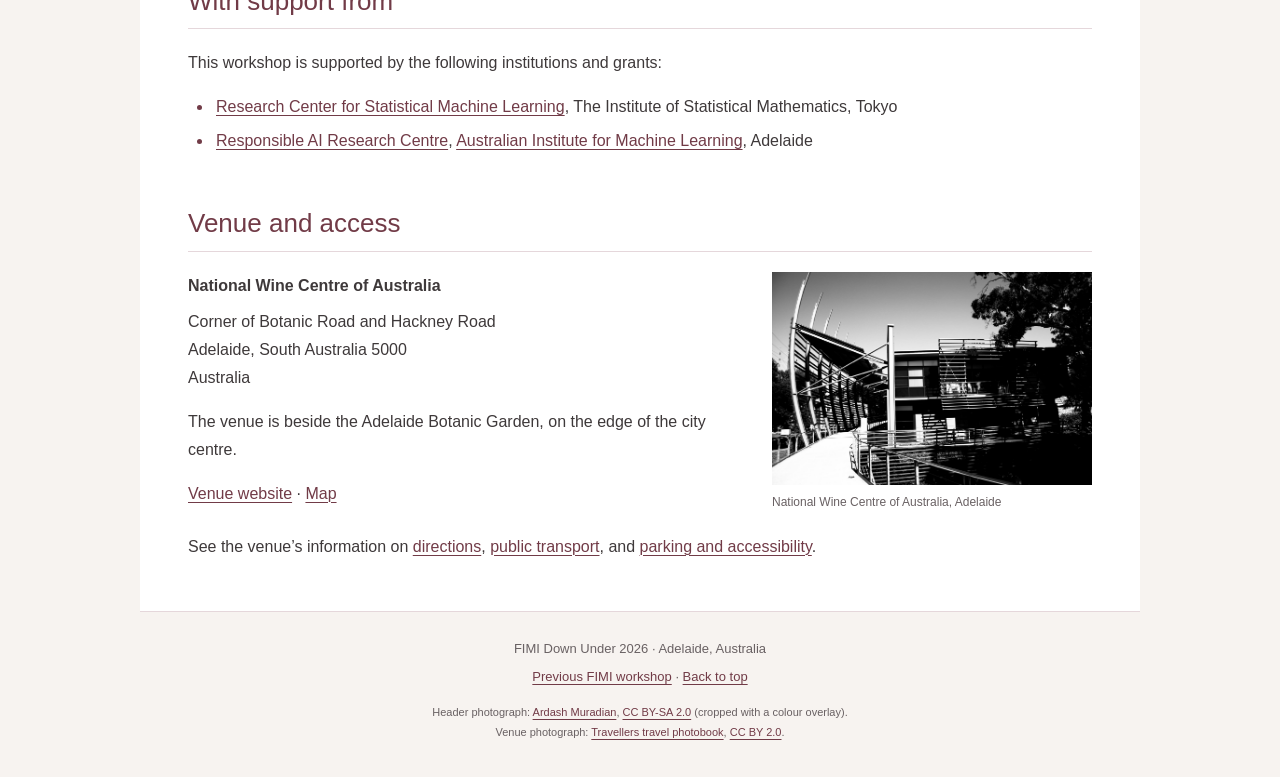
==== commit f0a1cc06: "Publish tentative programme and speaker portrait cards" ====
--- a/docs/index.html
+++ b/docs/index.html
@@ -12,8 +12,22 @@
     <meta property="og:description" content="Workshop on Functional Inference and Machine Intelligence, 13–14 December 2026 at the National Wine Centre of Australia, Adelaide, immediately after NeurIPS in Sydney.">
     <link rel="icon" href="assets/favicon.svg" type="image/svg+xml">
     <link rel="stylesheet" href="assets/site.css">
-    <script src="assets/talks.js" defer></script>
-  </head>
+    
+  <style>
+.speaker-grid {list-style:none;padding:0;display:grid;grid-template-columns:repeat(2,minmax(0,1fr));gap:24px 28px;margin-top:28px;}
+.speaker-card {display:flex;gap:18px;padding:22px 0;border-top:1px solid var(--line);min-width:0;}
+.speaker-photo {width:96px;height:96px;flex:0 0 96px;object-fit:cover;object-position:center 24%;border-radius:50%;background:#eee8e6;}
+.speaker-placeholder{display:grid;place-items:center;color:var(--wine);font-size:25px;font-weight:600;}
+.speaker-information {min-width:0;}
+.speaker-information h3 {font-size:17px;line-height:1.35;margin:0 0 5px;font-weight:600;}
+.speaker-information p {margin:0 0 9px;}
+.speaker-institution {font-size:12px;line-height:1.5;color:var(--muted);}
+.speaker-talk {font-size:14px;line-height:1.55;}
+.abstract-link {font-size:12px;font-weight:600;}
+.programme-link {font-weight:600;}
+@media(max-width:760px){.speaker-grid{grid-template-columns:1fr;gap:0;}.speaker-card{padding:20px 0;}.speaker-photo{width:80px;height:80px;flex-basis:80px;}}
+</style>
+</head>
   <body id="top">
     <a class="skip-link" href="#main">Skip to content</a>
 
@@ -31,7 +45,7 @@
         <a href="#home">Home</a>
         <a href="#registration">Registration</a>
         <a href="#speakers">Invited speakers</a>
-        <a href="#programme">Programme</a>
+        <a href="programme.html">Programme</a>
         <a href="#posters">Poster session</a>
         <a href="#organisers">Organisers</a>
         <a href="#venue">Venue</a>
@@ -55,148 +69,20 @@
           <p>The registration fee is <strong>AUD 150</strong>. Invited speakers are exempt from this fee. A light lunch and refreshments will be provided.</p>
         </section>
 
-        <section id="speakers" aria-labelledby="speakers-title">
-          <h2 id="speakers-title">Invited speakers</h2>
-          <p>The following speakers are confirmed:</p>
-          <ul class="speaker-list">
-            <li>
-              <a href="https://chau999.github.io/">Siu Lun Chau</a> (Nanyang Technological University, Singapore)
-              <p class="talk-title" id="siu-lun-chau-title">Explainable Kernel Machines with Shapley values</p>
-              <div class="talk-controls">
-                <button type="button" class="talk-toggle" id="siu-lun-chau-abstract-toggle" aria-controls="siu-lun-chau-abstract" aria-expanded="true" aria-label="Talk abstract for Siu Lun Chau" hidden>abstract</button>
-              </div>
-              <div class="talk-panel" id="siu-lun-chau-abstract" role="region" aria-labelledby="siu-lun-chau-abstract-toggle">
-                <p>Kernel methods provide a rich framework for nonlinear prediction and statistical inference, but their flexibility often obscures which features drive their outputs. Cooperative game theory offers a principled recipe for attribution: treat features as players and distribute their joint contribution using Shapley values, which average each feature’s marginal contribution across feature subsets. Applying this recipe, however, requires us to decide what a subset contributes and to overcome the exponential cost of enumerating subsets. How can the mathematical structure of kernel methods help us address both challenges? In this talk, we trace a progression from RKHS-SHAP through PKeX-Shapley to QuadraSHAP, showing how kernel structure enables principled and increasingly efficient feature attribution for interpretable statistical inference.</p>
-              </div>
-            </li>
-            <li>
-              <a href="https://www.ism.ac.jp/~fukumizu/">Kenji Fukumizu</a> (The Institute of Statistical Mathematics, Japan)
-              <p class="talk-title" id="kenji-fukumizu-title">Understanding Flow Matching: Variational and Analytic Viewpoints</p>
-              <div class="talk-controls">
-                <button type="button" class="talk-toggle" id="kenji-fukumizu-abstract-toggle" aria-controls="kenji-fukumizu-abstract" aria-expanded="true" aria-label="Talk abstract for Kenji Fukumizu" hidden>abstract</button>
-              </div>
-              <div class="talk-panel" id="kenji-fukumizu-abstract" role="region" aria-labelledby="kenji-fukumizu-abstract-toggle">
-                <p>We discuss the dynamics of Optimal Transport Conditional Flow Matching (OT-CFM) under the manifold hypothesis, where the support of the target distribution is a low dimensional manifold.  We first derive an exact proximal expression for its vector field as a function of the location using an extended Brenier potential for the OT.  The vector field can be written by a denoiser. which is expressed by the proximal operator associated with the potential function.  Based on the explicit proximal form of the vector field, we analyze the manifold stability against perturbations to initial points, using the Lyapunov exponents of the dynamics.  By analyzing the local behavior with the tools in convex analysis, we show that the dynamics contracts linearly in the perturbation of the normal directions to the manifold, while perturbation in the tangential directions is preserved; this implies the stability of the manifold structure to the perturbations.</p>
-                <p>We also establish convergence of minibatch OT-CFM with neural network learning to population OT-CFM under regularity and stability assumptions, with rate exponents governed by the intrinsic rather than ambient dimension.</p>
-                <p>We discuss a terminal memorization regime of OT-CFM with finite data in the idealized minibatch model, where denoising identifies individual training examples in the terminal time. Explicit geometric models quantify how the associated time scales depend on dataset size, batch size, and intrinsic dimension. Experiments on synthetic data, MNIST, and CIFAR-10 support the predicted geometric behavior.</p>
-              </div>
-            </li>
-            <li>
-              <a href="https://weihuang05.github.io/">Wei Huang</a> (RIKEN, Japan)
-              <p class="talk-title" id="wei-huang-title">How Transformers Learn to Plan via Multi-Token Prediction</p>
-              <div class="talk-controls">
-                <button type="button" class="talk-toggle" id="wei-huang-abstract-toggle" aria-controls="wei-huang-abstract" aria-expanded="true" aria-label="Talk abstract for Wei Huang" hidden>abstract</button>
-              </div>
-              <div class="talk-panel" id="wei-huang-abstract" role="region" aria-labelledby="wei-huang-abstract-toggle">
-                <p>Next-token prediction (NTP) is the standard training objective for language models, yet it often struggles to capture the global structure required for planning and reasoning. Multi-token prediction (MTP), which trains a model to predict several future tokens at once, has emerged as a promising alternative. In this talk, I will discuss why MTP helps planning, from both empirical and theoretical perspectives. Empirically, MTP consistently outperforms NTP on synthetic graph path-finding tasks as well as on more realistic benchmarks such as Countdown and Boolean satisfiability. Theoretically, we analyse a simplified two-layer Transformer trained on a star-graph path-finding task and prove that MTP induces a two-stage reverse-reasoning process: the model first attends to the goal node and then reconstructs the path by tracing intermediate nodes backward. This behaviour arises from a gradient decoupling property of MTP, which provides a cleaner training signal than NTP.</p>
-              </div>
-            </li>
-            <li>
-              <a href="https://sites.google.com/view/mimaizumi/">Masaaki Imaizumi</a> (The University of Tokyo, Japan)
-              <p class="talk-title" id="masaaki-imaizumi-title">Memorization Capacity via Mean-Field Transformer Dynamics</p>
-              <div class="talk-controls">
-                <button type="button" class="talk-toggle" id="masaaki-imaizumi-abstract-toggle" aria-controls="masaaki-imaizumi-abstract" aria-expanded="true" aria-label="Talk abstract for Masaaki Imaizumi" hidden>abstract</button>
-              </div>
-              <div class="talk-panel" id="masaaki-imaizumi-abstract" role="region" aria-labelledby="masaaki-imaizumi-abstract-toggle">
-                <p>This study investigates the memorization capacity of Transformers based on their inference dynamics. It has been noted that the performance of Transformers can be described by specific functions arising from the interactions between tokens mediated by the attention layer. However, previous studies have been limited to Transformers with simplified weight matrices and other components. In this study, we analyze Transformer inference under general weight matrices using the mean-field approximation. As a result, we demonstrate that specific eigenvalue components arising from the weight components enhance the memorization capacity of the entire Transformer system. Based on this, we also discuss learning correction methods to further improve this performance.</p>
-              </div>
-            </li>
-            <li>
-              <a href="https://www.riken.jp/en/research/labs/aip/math/highdim_struct_theor/index.html">Noboru Isobe</a> (RIKEN, Japan)
-              <p class="talk-title" id="noboru-isobe-title">Training-Induced Escape from Token Clustering in a Mean-Field Formulation of Transformers</p>
-              <div class="talk-controls">
-                <button type="button" class="talk-toggle" id="noboru-isobe-abstract-toggle" aria-controls="noboru-isobe-abstract" aria-expanded="true" aria-label="Talk abstract for Noboru Isobe" hidden>abstract</button>
-              </div>
-              <div class="talk-panel" id="noboru-isobe-abstract" role="region" aria-labelledby="noboru-isobe-abstract-toggle">
-                <p>Transformers perform inference by iteratively transforming token representations across layers. This layerwise computation has been studied empirically, and recent mean-field theories of Transformer dynamics explain how attention can drive token distributions toward clustering. However, existing mean-field analyses largely treat model parameters as prescribed, leaving open how training reshapes this clustering picture.</p>
-                <p>We study this question in a noisy mean-field Transformer in which only a parameter-linear FFN is trained under L² regularization. We find and analyze a training-induced phase in the dynamics: after initially following attention-driven clustering, the token distribution can leave the clustered regime near the final layers. Our mathematical analysis is based on an entropy-regularized interaction energy that captures the clustering bias of attention.</p>
-                <p>More broadly, our results point toward a training-aware mean-field theory of Transformer dynamics, in which training and inference dynamics are treated together.</p>
-              </div>
-            </li>
-            <li>
-              <a href="https://allmodelsarewrong.net/">Song Liu</a> (University of Bristol, United Kingdom)
-              <p class="talk-title" id="song-liu-title">Zero-Flow Methods</p>
-              <div class="talk-controls">
-                <button type="button" class="talk-toggle" id="song-liu-abstract-toggle" aria-controls="song-liu-abstract" aria-expanded="true" aria-label="Talk abstract for Song Liu" hidden>abstract</button>
-              </div>
-              <div class="talk-panel" id="song-liu-abstract" role="region" aria-labelledby="song-liu-abstract-toggle">
-                <p>We propose the Zero-Flow Criterion, which states that under independent coupling, the optimal velocity field of a flow matching objective vanishes everywhere at <i>t</i> = 0.5 if and only if the two endpoint distributions are identical. Leveraging this time-reversal symmetry, we establish a family of novel statistical discrepancies that measure the differences between two distributions. Unlike kernel-based methods such as Maximum Mean Discrepancy (MMD), our approach directly learns discriminative features from data via flow-matching regression or power maximization. It avoids selecting a kernel manually, which may not scale well in high-dimensional settings. Furthermore, when compared with variational <i>f</i>-divergence estimation, our discrepancy estimation does not involve density ratio parameterization or estimation, which often leads to instability when two distributions differ significantly. In this talk, we show how this novel discrepancy provides a unified framework for our three recent works:</p>
-                <p>Zero-Flow Encoders for certifying conditional independence in representation learning: <a href="https://arxiv.org/abs/2602.00797">https://arxiv.org/abs/2602.00797</a></p>
-                <p>Zero-Flow Two-Sample Tests, with Wasserstein control and asymptotic normality: <a href="https://arxiv.org/abs/2607.21542">https://arxiv.org/abs/2607.21542</a></p>
-                <p>Zero-Flux Discrepancy, an extension of the zero-flow criterion for high-dimensional categorical distributions: <a href="https://arxiv.org/abs/2610.01472">https://arxiv.org/abs/2610.01472</a></p>
-              </div>
-            </li>
-            <li>
-              <a href="https://www.krikamol.org/">Krikamol Muandet</a> (CISPA Helmholtz Center for Information Security, Saarbrücken, Germany)
-              <p class="talk-pending">Title and abstract: TBC.</p>
-            </li>
-            <li>
-              <a href="https://tanmnguyen89.github.io/">Tan Minh Nguyen</a> (National University of Singapore, Singapore)
-              <p class="talk-pending">Title and abstract: TBC.</p>
-            </li>
-            <li>
-              <a href="https://sites.google.com/site/hohtastats/home">Hirofumi Ota</a> (The University of Tokyo, Japan)
-              <p class="talk-title" id="hirofumi-ota-title">Anytime-Valid Statistical Inference in LLM Self-Consistency</p>
-              <div class="talk-controls">
-                <button type="button" class="talk-toggle" id="hirofumi-ota-abstract-toggle" aria-controls="hirofumi-ota-abstract" aria-expanded="true" aria-label="Talk abstract for Hirofumi Ota" hidden>abstract</button>
-              </div>
-              <div class="talk-panel" id="hirofumi-ota-abstract" role="region" aria-labelledby="hirofumi-ota-abstract-toggle">
-                <p>Large language models often improve reasoning by sampling multiple outputs and aggregating their final answers, but precise and efficient control of error levels remains a challenging task. In particular, deciding when to stop sampling remains difficult when the stopping rule is data-dependent and the set of possible answers is not known in advance. We study anytime-valid certification of a prespecified target answer as the unique mode of the model&#x27;s response distribution, a guarantee distinct from answer correctness. We propose the Certification by Intersection-union Testing with E-processes (CITE) algorithm, which provably controls false certification at any prescribed level under arbitrary data-driven stopping, without requiring prior knowledge of the answer category set. We also prove an category-set-size-free stopping-time rate, establish matching minimax lower bounds up to constants in the main regime, and extend the construction to confidence-weighted voting. Simulations and LLM self-consistency experiments show empirical error control and improved certification in diffuse-tail settings.</p>
-              </div>
-            </li>
-            <li>
-              <a href="https://donlapark.pages.dev/">Donlapark Ponnoprat</a> (Chiang Mai University, Thailand)
-              <p class="talk-title" id="donlapark-ponnoprat-title">Doubly Robust Learning of Conditional Counterfactual Mean Embeddings</p>
-              <div class="talk-controls">
-                <button type="button" class="talk-toggle" id="donlapark-ponnoprat-abstract-toggle" aria-controls="donlapark-ponnoprat-abstract" aria-expanded="true" aria-label="Talk abstract for Donlapark Ponnoprat" hidden>abstract</button>
-              </div>
-              <div class="talk-panel" id="donlapark-ponnoprat-abstract" role="region" aria-labelledby="donlapark-ponnoprat-abstract-toggle">
-                <p>Heterogeneous treatment effects are usually summarized by the conditional average treatment effect. However, two treatments with the same conditional average can produce outcome distributions with different tails and different numbers of modes. In this talk, I will present a framework for estimating the full conditional distribution of a counterfactual outcome, represented by its mean embedding in a reproducing kernel Hilbert space. In the first part, I will show how a doubly robust pseudo-outcome reduces this problem to a vector-valued regression, which kernel ridge regression or neural network estimators can solve. In the second part, I will discuss finite-sample learning rates, in which the first stage enters only through the smaller of the two nuisance errors. Thus, the second-stage error governs the bound as long as one of the two nuisance models is estimated consistently. Finally, I will demonstrate applications to several downstream tasks, namely risk-sensitive treatment effect estimation, conditional two-sample testing, and risk-sensitive treatment policy learning.</p>
-              </div>
-            </li>
-            <li>
-              <a href="https://mahalakshmi-sabanayagam.github.io/">Mahalakshmi Sabanayagam</a> (Adelaide University, Australia)
-              <p class="talk-title" id="mahalakshmi-sabanayagam-title">Optimizer Geometry Sets the Pace: Spectral Learning Dynamics in Matrix Factorization</p>
-              <div class="talk-controls">
-                <button type="button" class="talk-toggle" id="mahalakshmi-sabanayagam-abstract-toggle" aria-controls="mahalakshmi-sabanayagam-abstract" aria-expanded="true" aria-label="Talk abstract for Mahalakshmi Sabanayagam" hidden>abstract</button>
-              </div>
-              <div class="talk-panel" id="mahalakshmi-sabanayagam-abstract" role="region" aria-labelledby="mahalakshmi-sabanayagam-abstract-toggle">
-                <p>Recent successes of matrix- and curvature-based optimizers have renewed interest in how update geometry shapes learning. These methods normalize or precondition updates, changing how different components progress during training. In deep matrix factorization, the geometry that slows gradient descent (GD) favors low-rank solutions by delaying the emergence of small singular modes. This raises the question of what remains of that spectral bias when normalization or curvature correction weakens or removes the slowdown. We study how optimizer geometry and depth jointly govern this behavior through a common framework for singular mode dynamics. Under explicit balance and alignment assumptions, we derive birth, saturation, and decay laws for Euclidean GD, coordinate-wise updates of SignGD and an instantaneous Adam approximation, spectral updates of Muon and cumulative Shampoo, and a block curvature model of K-FAC. The resulting picture is not a simple ordering from stronger to weaker low-rank bias. To highlight, SignGD and ideal Muon eliminate the divergent birth barrier and drive unsupported modes to zero in finite time. Cumulative Shampoo initially retains GD’s depth-dependent barrier, then accumulated gradients produce a catch-up phase while making previously active modes increasingly persistent. Undamped K-FAC cancels the factorization-induced slowdown while preserving the ordering of the target singular values, whereas positive damping introduces a spectral threshold below which the slow GD phase laws reappear. These results give normalization, accumulated state, damping, and depth a direct interpretation as controls determining when modes emerge, persist, and disappear during training.</p>
-              </div>
-            </li>
-            <li>
-              <a href="https://research.monash.edu/en/persons/russell-tsuchida/">Russell Tsuchida</a> (Monash University, Australia)
-              <p class="talk-title" id="russell-tsuchida-title">Bregman divergences for generalised attention and generalised score matching</p>
-              <div class="talk-controls">
-                <button type="button" class="talk-toggle" id="russell-tsuchida-abstract-toggle" aria-controls="russell-tsuchida-abstract" aria-expanded="true" aria-label="Talk abstract for Russell Tsuchida" hidden>abstract</button>
-              </div>
-              <div class="talk-panel" id="russell-tsuchida-abstract" role="region" aria-labelledby="russell-tsuchida-abstract-toggle">
-                <p>Bregman divergences are classical divergences on finite dimensional spaces, which generalise the squared Euclidean distance and find a wide range of applications throughout machine learning. In this talk, we present a functional Bregman divergence, particularly well-suited to operate on Hilbert spaces. A special case is the well-known squared maximum mean discrepancy. We will then describe an application of functional Bregman divergences to a Bayesian interpretation of the attention mechanism in transformer architectures, and an application of Bregman divergences in a generalised score matching setting.</p>
-              </div>
-            </li>
-            <li>
-              <a href="https://profiles.uts.edu.au/Junyu.Xuan">Junyu Xuan</a> (University of Technology Sydney, Australia)
-              <p class="talk-title" id="junyu-xuan-title">Functional Soft Diffusion Bridges</p>
-              <div class="talk-controls">
-                <button type="button" class="talk-toggle" id="junyu-xuan-abstract-toggle" aria-controls="junyu-xuan-abstract" aria-expanded="true" aria-label="Talk abstract for Junyu Xuan" hidden>abstract</button>
-              </div>
-              <div class="talk-panel" id="junyu-xuan-abstract" role="region" aria-labelledby="junyu-xuan-abstract-toggle">
-                <p>Diffusion bridges construct stochastic transports between prescribed endpoint distributions, yet stochastic optimal control formulations with soft terminal constraints have been developed primarily in finite-dimensional Euclidean spaces. We introduce Functional Soft Diffusion Bridge (FSDB), a framework for generative modeling of function-valued data that extends finite-penalty diffusion bridges to infinite-dimensional Hilbert spaces. FSDB relaxes exact endpoint conditioning through a quadratic terminal penalty with strength γ, yielding a closed-form feedback law involving the bounded resolvent (γ<sup>−1</sup>I+C<sub>t,T</sub>)<sup>−1</sup>. This formulation avoids the singular inverse-covariance operator associated with hard endpoint constraints while providing explicit control over the terminal penalty. We establish a spectral condition ensuring well-posedness of the infinite-dimensional reference process and show that the feedback recovers the corresponding hard function-space bridge in the limit γ → ∞. Experiments on synthetic functions, pharmacokinetic trajectories, and image-to-image transport demonstrate the framework’s applicability across diverse function-valued generative tasks.</p>
-              </div>
-            </li>
-            <li>
-              <a href="https://profiles.sydney.edu.au/yiming.ying">Yiming Ying</a> (The University of Sydney, Australia)
-              <p class="talk-title" id="yiming-ying-title">Stability and Generalization of Straight-Through Estimators for Training Two-Layer Quantized Neural Networks</p>
-              <div class="talk-controls">
-                <button type="button" class="talk-toggle" id="yiming-ying-abstract-toggle" aria-controls="yiming-ying-abstract" aria-expanded="true" aria-label="Talk abstract for Yiming Ying" hidden>abstract</button>
-              </div>
-              <div class="talk-panel" id="yiming-ying-abstract" role="region" aria-labelledby="yiming-ying-abstract-toggle">
-                <p>Quantisation is essential in modern deep learning for reducing memory footprints and accelerating inference on resource-constrained devices. However, training quantised networks with the straight-through estimator (STE) lacks theoretical understanding due to its non-smooth, discontinuous dynamics. In this work, we present a Statistical Learning Theory (SLT) framework for the identity STE in training two-layer binary-activation networks with hinge loss. We show that in the saturated-output regime, zero-initialised sample-wise STE updates are equivalent to stochastic sub-gradient descent on a convex latent loss, enabling a rigorous algorithmic stability analysis. By establishing approximate non-expansiveness of the update map, we prove explicit L<sub>2</sub> model-stability bounds that transfer isometrically to the full first-layer weight matrix. Crucially, we demonstrate that STE quantization achieves statistically optimal rates: an explicit excess induced-risk bound of 𝒪(n<sup>−1/2</sup>) at T = n<sup>2</sup>, and, under margin separability, an optimal 𝒪(R<sup>2</sup>/(γ<sup>2</sup> n)) expected excess misclassification error for a randomised one-pass iterate alongside a majority-vote guarantee.</p>
-              </div>
-            </li>
-          </ul>
-          <p class="announcement">Additional invited speakers to be confirmed.</p>
-        </section>
+        <section id="speakers" aria-labelledby="speakers-title"><h2 id="speakers-title">Invited speakers</h2><ul class="speaker-grid"><li class="speaker-card"><img class="speaker-photo" src="assets/speakers/siu-lun-chau.webp" alt="Siu Lun Chau" width="96" height="96" loading="lazy"><div class="speaker-information"><h3><a href="https://chau999.github.io/">Siu Lun Chau</a></h3><p class="speaker-institution">Nanyang Technological University, Singapore</p><p class="speaker-talk">Explainable Kernel Machines with Shapley values</p></div></li>
+<li class="speaker-card"><img class="speaker-photo" src="assets/speakers/kenji-fukumizu.webp" alt="Kenji Fukumizu" width="96" height="96" loading="lazy"><div class="speaker-information"><h3><a href="https://www.ism.ac.jp/~fukumizu/">Kenji Fukumizu</a></h3><p class="speaker-institution">The Institute of Statistical Mathematics, Japan</p><p class="speaker-talk">Understanding Flow Matching: Variational and Analytic Viewpoints</p></div></li>
+<li class="speaker-card"><img class="speaker-photo" src="assets/speakers/wei-huang.webp" alt="Wei Huang" width="96" height="96" loading="lazy"><div class="speaker-information"><h3><a href="https://weihuang05.github.io/">Wei Huang</a></h3><p class="speaker-institution">RIKEN, Japan</p><p class="speaker-talk">How Transformers Learn to Plan via Multi-Token Prediction</p></div></li>
+<li class="speaker-card"><img class="speaker-photo" src="assets/speakers/masaaki-imaizumi.webp" alt="Masaaki Imaizumi" width="96" height="96" loading="lazy"><div class="speaker-information"><h3><a href="https://sites.google.com/view/mimaizumi/">Masaaki Imaizumi</a></h3><p class="speaker-institution">The University of Tokyo, Japan</p><p class="speaker-talk">Memorization Capacity via Mean-Field Transformer Dynamics</p></div></li>
+<li class="speaker-card"><img class="speaker-photo" src="assets/speakers/noboru-isobe.webp" alt="Noboru Isobe" width="96" height="96" loading="lazy"><div class="speaker-information"><h3><a href="https://www.riken.jp/en/research/labs/aip/math/highdim_struct_theor/index.html">Noboru Isobe</a></h3><p class="speaker-institution">RIKEN, Japan</p><p class="speaker-talk">Training-Induced Escape from Token Clustering in a Mean-Field Formulation of Transformers</p></div></li>
+<li class="speaker-card"><img class="speaker-photo" src="assets/speakers/song-liu.webp" alt="Song Liu" width="96" height="96" loading="lazy"><div class="speaker-information"><h3><a href="https://allmodelsarewrong.net/">Song Liu</a></h3><p class="speaker-institution">University of Bristol, United Kingdom</p><p class="speaker-talk">Zero-Flow Methods</p></div></li>
+<li class="speaker-card"><img class="speaker-photo" src="assets/speakers/krikamol-muandet.webp" alt="Krikamol Muandet" width="96" height="96" loading="lazy"><div class="speaker-information"><h3><a href="https://www.krikamol.org/">Krikamol Muandet</a></h3><p class="speaker-institution">CISPA Helmholtz Center for Information Security, Saarbrücken, Germany</p><p class="speaker-talk">Title to be confirmed</p></div></li>
+<li class="speaker-card"><img class="speaker-photo" src="assets/speakers/tan-minh-nguyen.webp" alt="Tan Minh Nguyen" width="96" height="96" loading="lazy"><div class="speaker-information"><h3><a href="https://tanmnguyen89.github.io/">Tan Minh Nguyen</a></h3><p class="speaker-institution">National University of Singapore, Singapore</p><p class="speaker-talk">Title to be confirmed</p></div></li>
+<li class="speaker-card"><img class="speaker-photo" src="assets/speakers/hirofumi-ota.webp" alt="Hirofumi Ota" width="96" height="96" loading="lazy"><div class="speaker-information"><h3><a href="https://sites.google.com/site/hohtastats/home">Hirofumi Ota</a></h3><p class="speaker-institution">The University of Tokyo, Japan</p><p class="speaker-talk">Anytime-Valid Statistical Inference in LLM Self-Consistency</p></div></li>
+<li class="speaker-card"><img class="speaker-photo" src="assets/speakers/donlapark-ponnoprat.webp" alt="Donlapark Ponnoprat" width="96" height="96" loading="lazy"><div class="speaker-information"><h3><a href="https://donlapark.pages.dev/">Donlapark Ponnoprat</a></h3><p class="speaker-institution">Chiang Mai University, Thailand</p><p class="speaker-talk">Doubly Robust Learning of Conditional Counterfactual Mean Embeddings</p></div></li>
+<li class="speaker-card"><img class="speaker-photo" src="assets/speakers/mahalakshmi-sabanayagam.webp" alt="Mahalakshmi Sabanayagam" width="96" height="96" loading="lazy"><div class="speaker-information"><h3><a href="https://mahalakshmi-sabanayagam.github.io/">Mahalakshmi Sabanayagam</a></h3><p class="speaker-institution">Adelaide University, Australia</p><p class="speaker-talk">Optimizer Geometry Sets the Pace: Spectral Learning Dynamics in Matrix Factorization</p></div></li>
+<li class="speaker-card"><img class="speaker-photo" src="assets/speakers/russell-tsuchida.webp" alt="Russell Tsuchida" width="96" height="96" loading="lazy"><div class="speaker-information"><h3><a href="https://research.monash.edu/en/persons/russell-tsuchida/">Russell Tsuchida</a></h3><p class="speaker-institution">Monash University, Australia</p><p class="speaker-talk">Bregman divergences for generalised attention and generalised score matching</p></div></li>
+<li class="speaker-card"><img class="speaker-photo" src="assets/speakers/junyu-xuan.webp" alt="Junyu Xuan" width="96" height="96" loading="lazy"><div class="speaker-information"><h3><a href="https://profiles.uts.edu.au/Junyu.Xuan">Junyu Xuan</a></h3><p class="speaker-institution">University of Technology Sydney, Australia</p><p class="speaker-talk">Functional Soft Diffusion Bridges</p></div></li>
+<li class="speaker-card"><img class="speaker-photo" src="assets/speakers/yiming-ying.webp" alt="Yiming Ying" width="96" height="96" loading="lazy"><div class="speaker-information"><h3><a href="https://profiles.sydney.edu.au/yiming.ying">Yiming Ying</a></h3><p class="speaker-institution">The University of Sydney, Australia</p><p class="speaker-talk">Stability and Generalization of Straight-Through Estimators for Training Two-Layer Quantized Neural Networks</p></div></li></ul></section>
 
         <section id="programme" aria-labelledby="programme-title">
           <h2 id="programme-title">Programme</h2>
@@ -205,7 +91,7 @@
             <li><strong>Sunday 13 December:</strong> <time datetime="2026-12-13T10:00:00+10:30">10 am</time>–<time datetime="2026-12-13T17:00:00+10:30">5 pm</time></li>
             <li><strong>Monday 14 December:</strong> <time datetime="2026-12-14T09:00:00+10:30">9 am</time>–<time datetime="2026-12-14T17:00:00+10:30">5 pm</time></li>
           </ul>
-          <p>The detailed timetable will be announced. Available talk titles and abstracts can be found under <a href="#speakers">Invited speakers</a>.</p>
+          <p><a class="programme-link" href="programme.html">View the tentative programme and talk abstracts <span aria-hidden="true">→</span></a></p>
         </section>
 
         <section id="posters" aria-labelledby="posters-title">
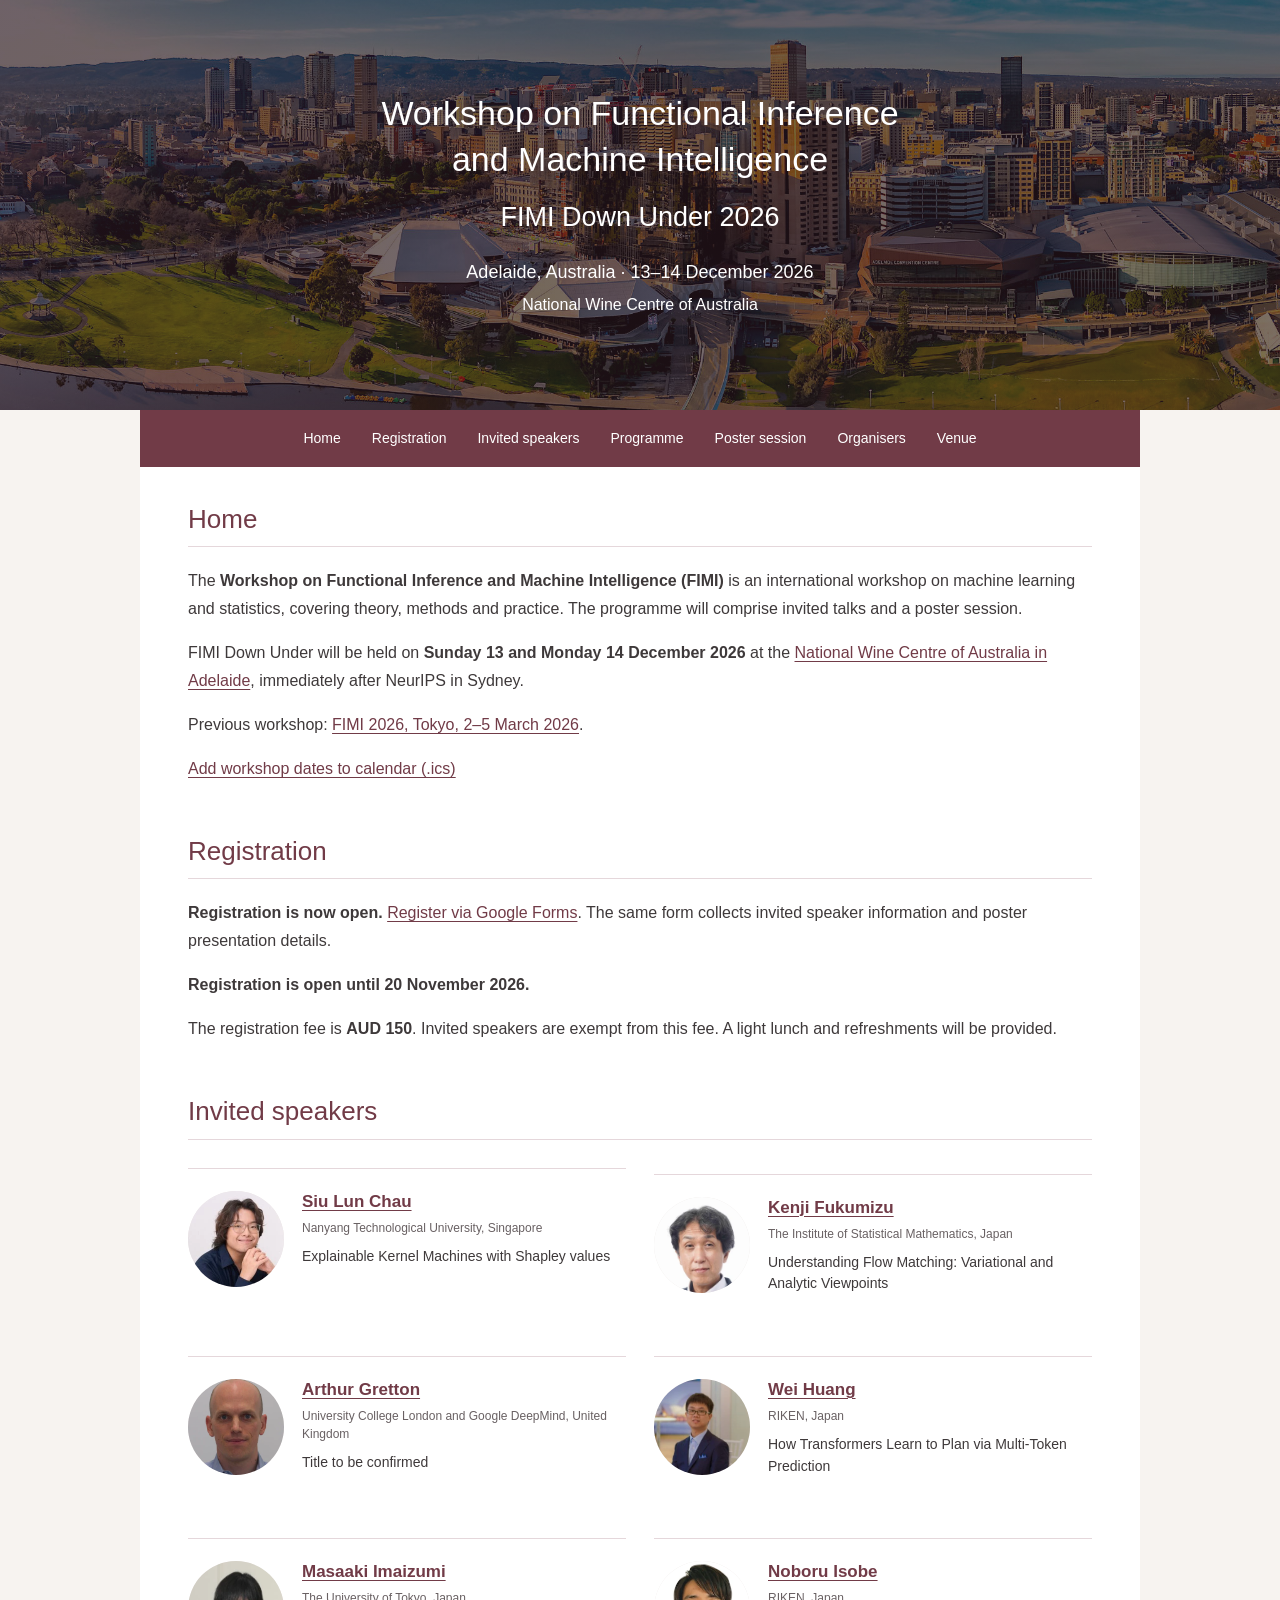
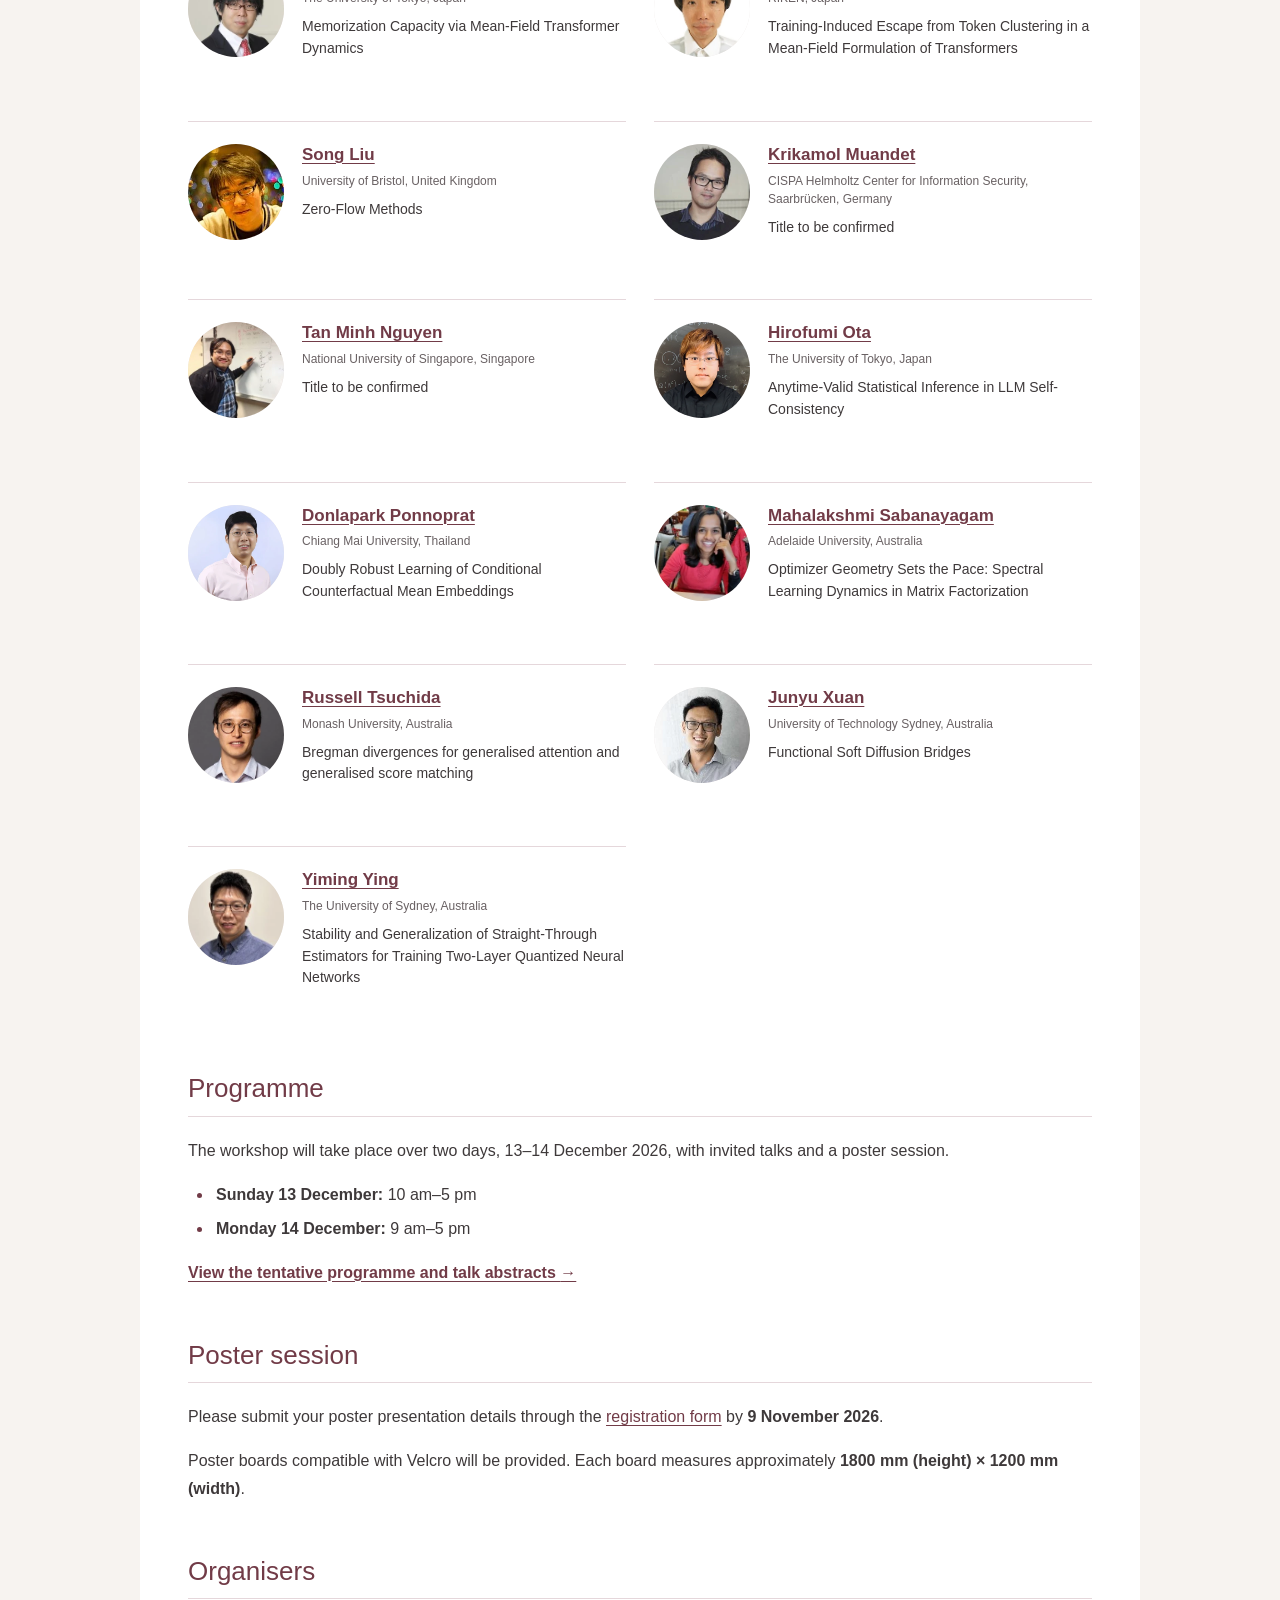
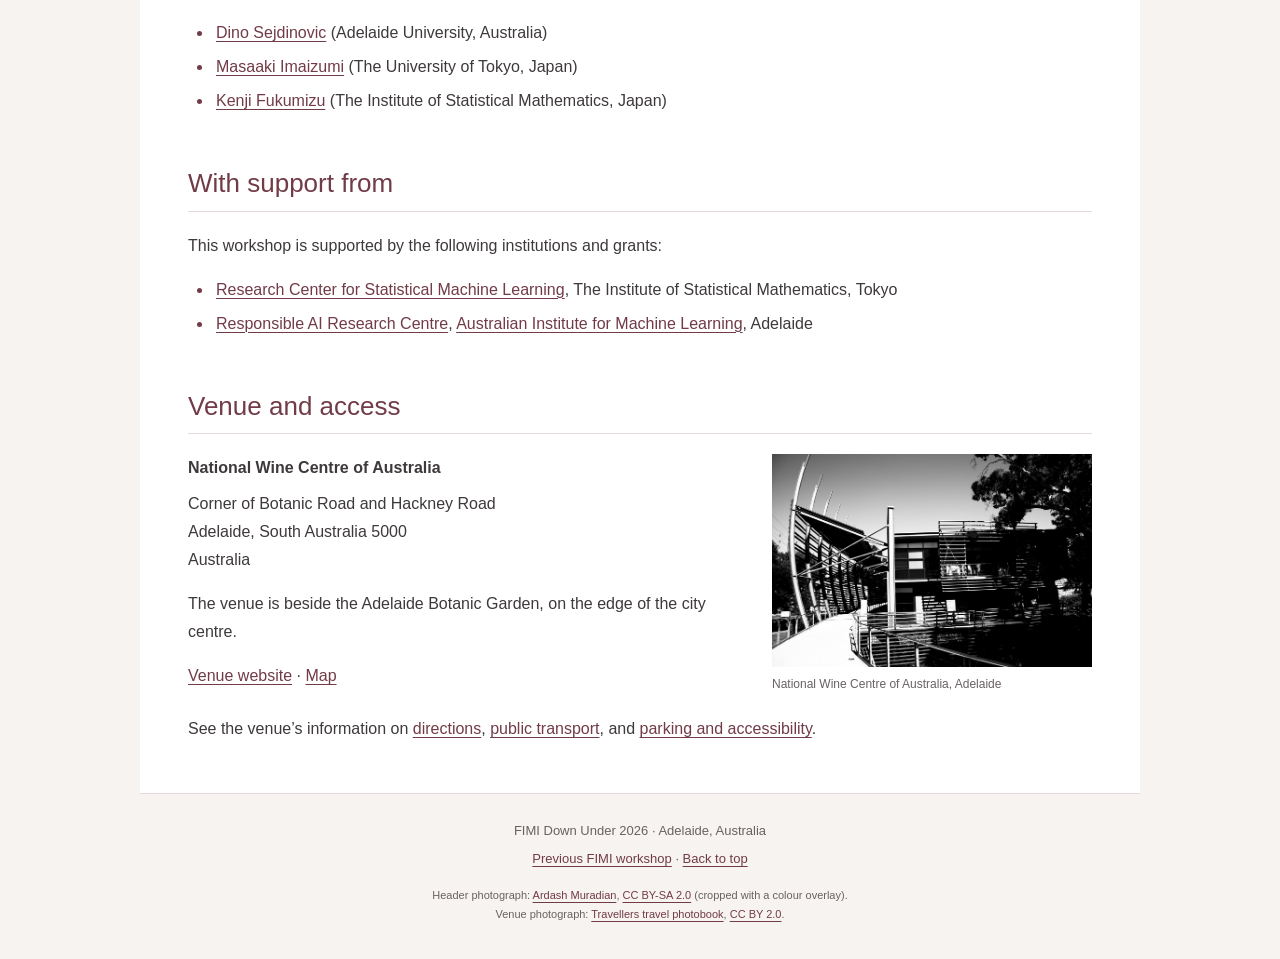
==== commit 7efeca35: "Add Arthur Gretton to invited speakers" ====
--- a/docs/index.html
+++ b/docs/index.html
@@ -71,6 +71,7 @@
 
         <section id="speakers" aria-labelledby="speakers-title"><h2 id="speakers-title">Invited speakers</h2><ul class="speaker-grid"><li class="speaker-card"><img class="speaker-photo" src="assets/speakers/siu-lun-chau.webp" alt="Siu Lun Chau" width="96" height="96" loading="lazy"><div class="speaker-information"><h3><a href="https://chau999.github.io/">Siu Lun Chau</a></h3><p class="speaker-institution">Nanyang Technological University, Singapore</p><p class="speaker-talk">Explainable Kernel Machines with Shapley values</p></div></li>
 <li class="speaker-card"><img class="speaker-photo" src="assets/speakers/kenji-fukumizu.webp" alt="Kenji Fukumizu" width="96" height="96" loading="lazy"><div class="speaker-information"><h3><a href="https://www.ism.ac.jp/~fukumizu/">Kenji Fukumizu</a></h3><p class="speaker-institution">The Institute of Statistical Mathematics, Japan</p><p class="speaker-talk">Understanding Flow Matching: Variational and Analytic Viewpoints</p></div></li>
+<li class="speaker-card"><img class="speaker-photo" src="assets/speakers/arthur-gretton.webp" alt="Arthur Gretton" width="96" height="96" loading="lazy"><div class="speaker-information"><h3><a href="https://www.gatsby.ucl.ac.uk/~gretton/">Arthur Gretton</a></h3><p class="speaker-institution">University College London and Google DeepMind, United Kingdom</p><p class="speaker-talk">Title to be confirmed</p></div></li>
 <li class="speaker-card"><img class="speaker-photo" src="assets/speakers/wei-huang.webp" alt="Wei Huang" width="96" height="96" loading="lazy"><div class="speaker-information"><h3><a href="https://weihuang05.github.io/">Wei Huang</a></h3><p class="speaker-institution">RIKEN, Japan</p><p class="speaker-talk">How Transformers Learn to Plan via Multi-Token Prediction</p></div></li>
 <li class="speaker-card"><img class="speaker-photo" src="assets/speakers/masaaki-imaizumi.webp" alt="Masaaki Imaizumi" width="96" height="96" loading="lazy"><div class="speaker-information"><h3><a href="https://sites.google.com/view/mimaizumi/">Masaaki Imaizumi</a></h3><p class="speaker-institution">The University of Tokyo, Japan</p><p class="speaker-talk">Memorization Capacity via Mean-Field Transformer Dynamics</p></div></li>
 <li class="speaker-card"><img class="speaker-photo" src="assets/speakers/noboru-isobe.webp" alt="Noboru Isobe" width="96" height="96" loading="lazy"><div class="speaker-information"><h3><a href="https://www.riken.jp/en/research/labs/aip/math/highdim_struct_theor/index.html">Noboru Isobe</a></h3><p class="speaker-institution">RIKEN, Japan</p><p class="speaker-talk">Training-Induced Escape from Token Clustering in a Mean-Field Formulation of Transformers</p></div></li>
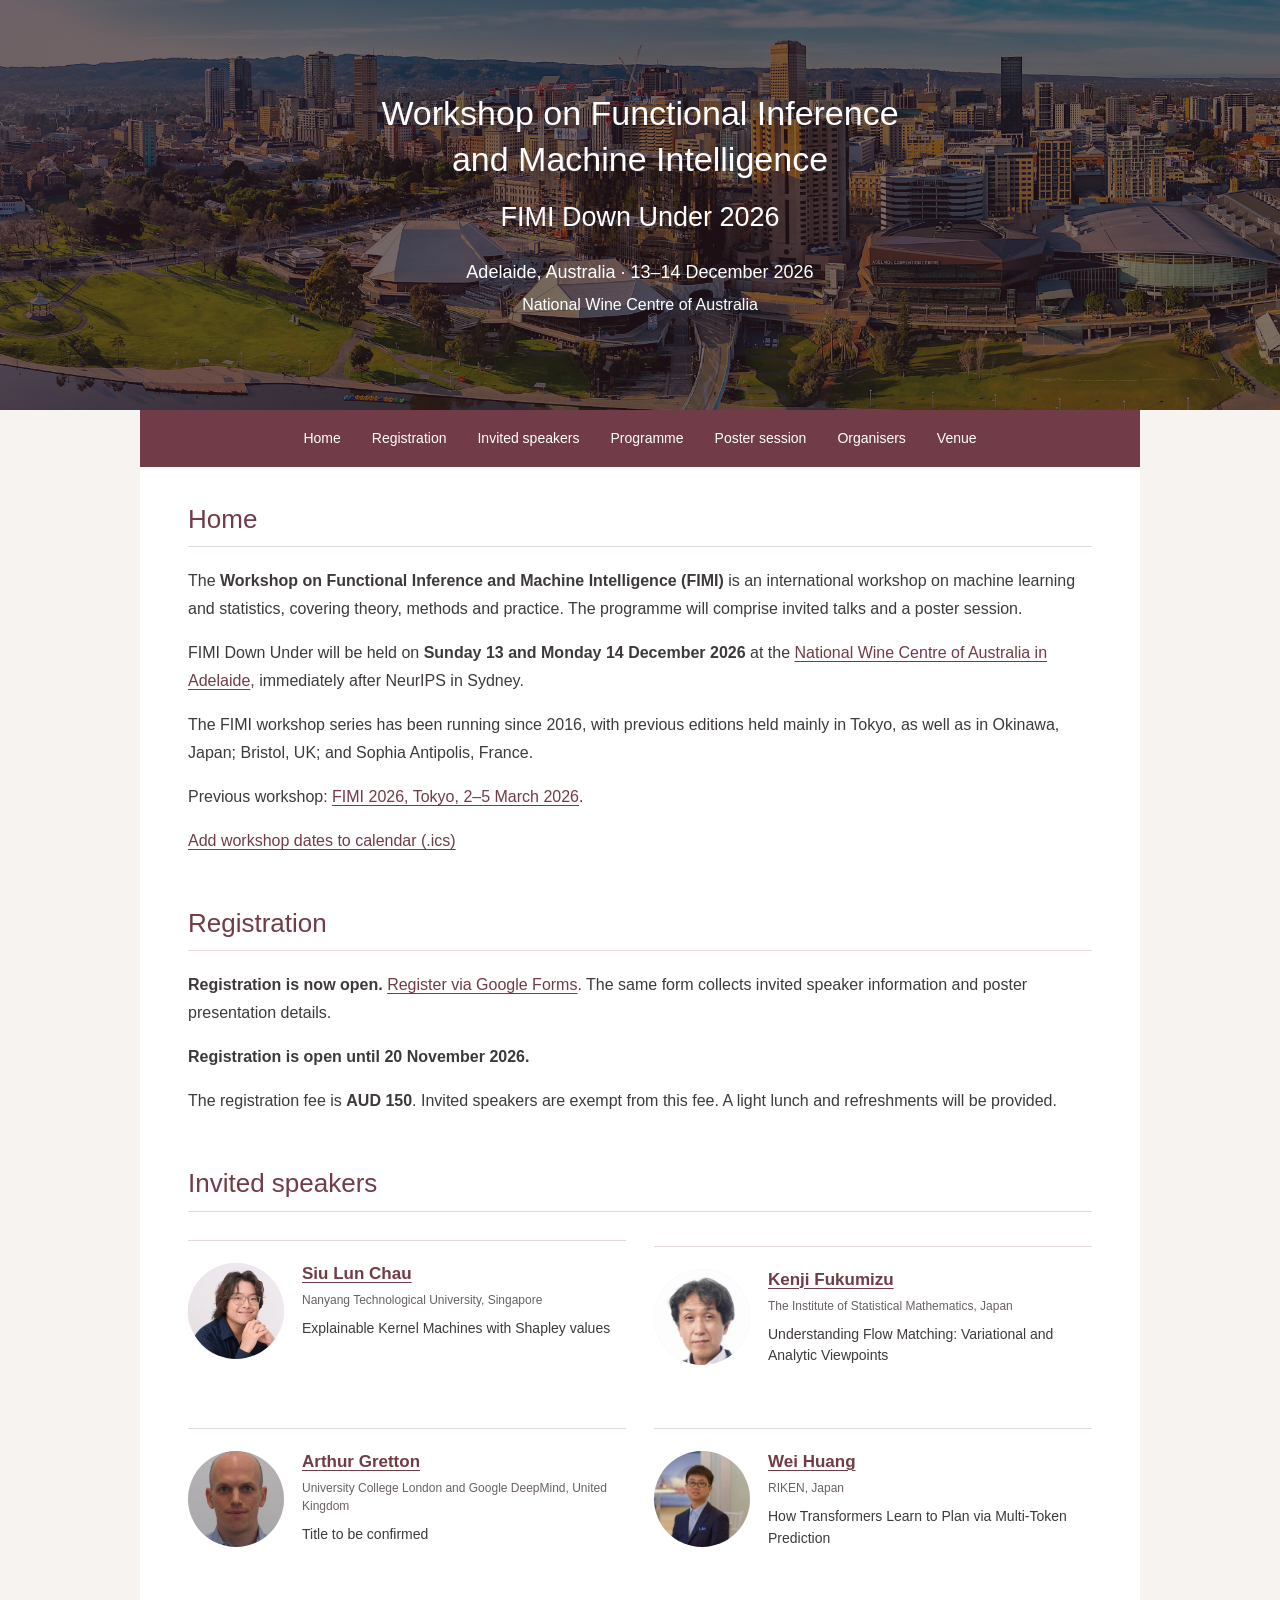
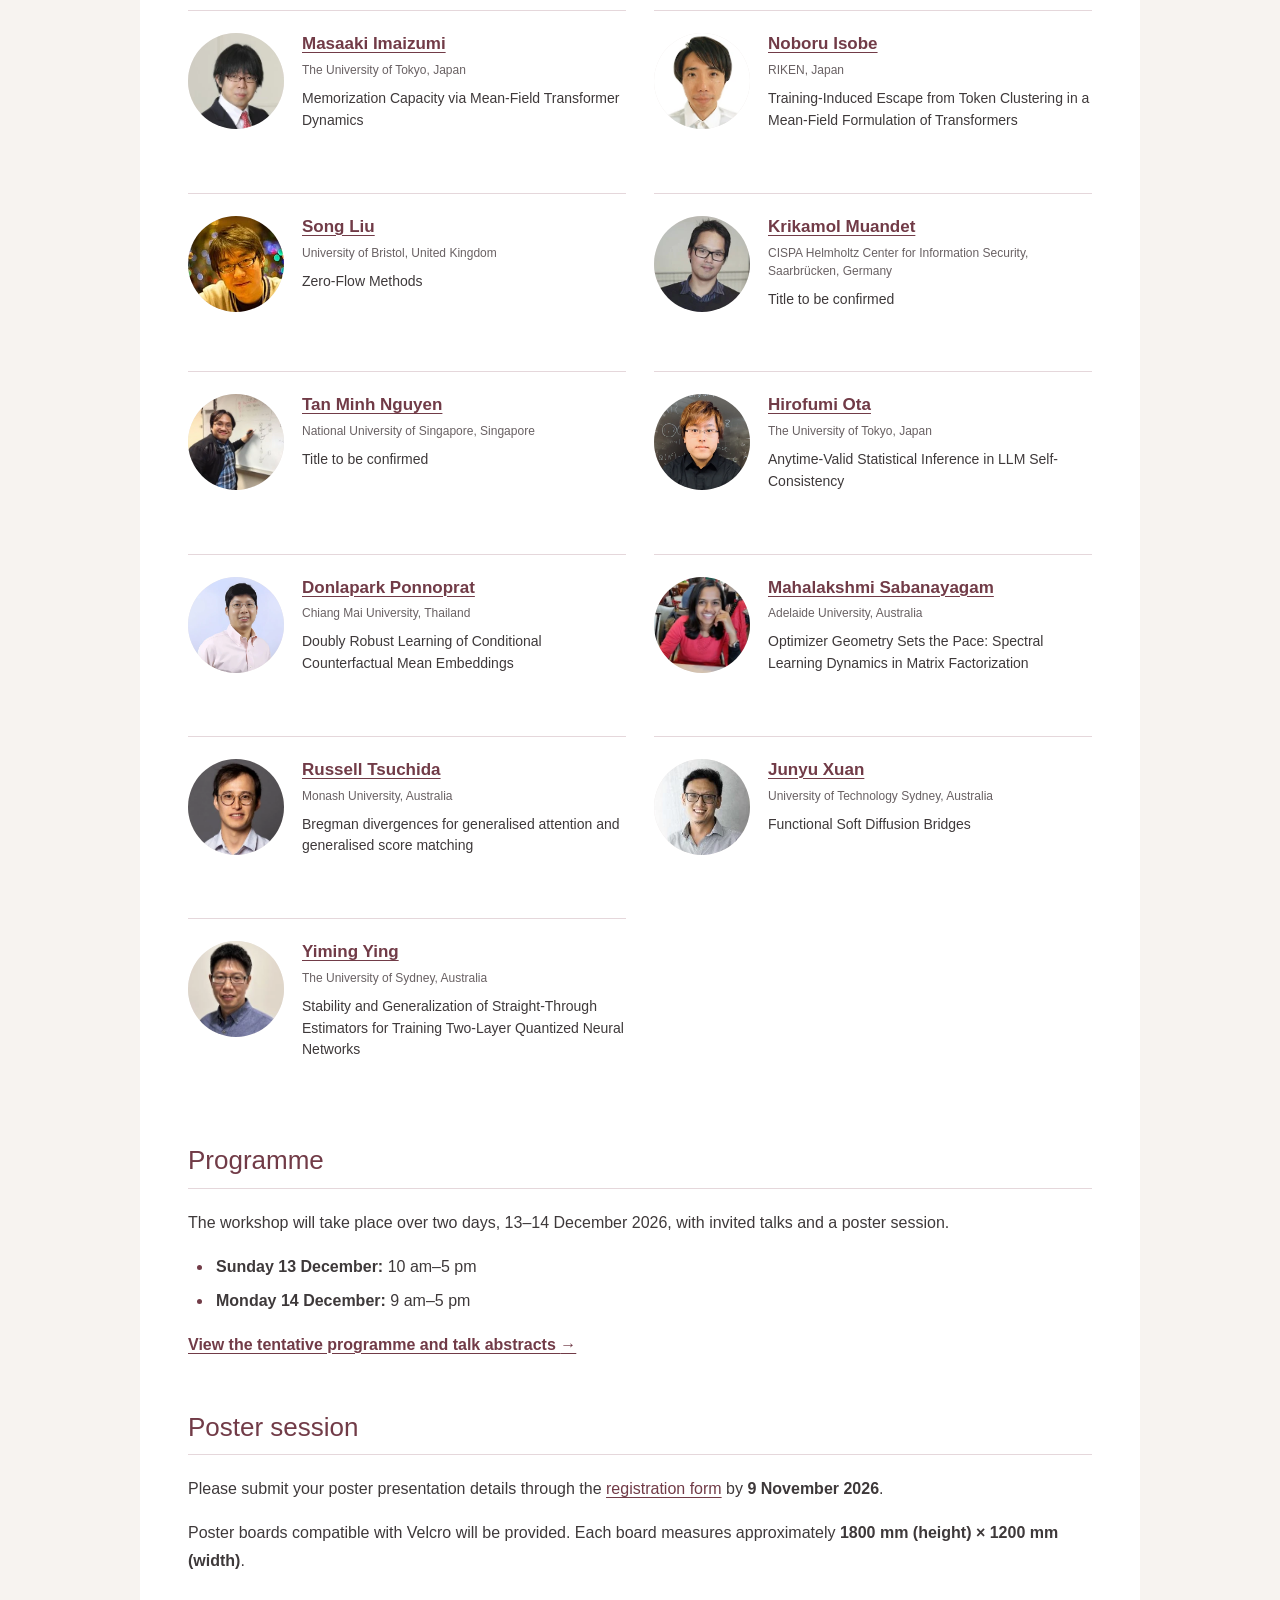
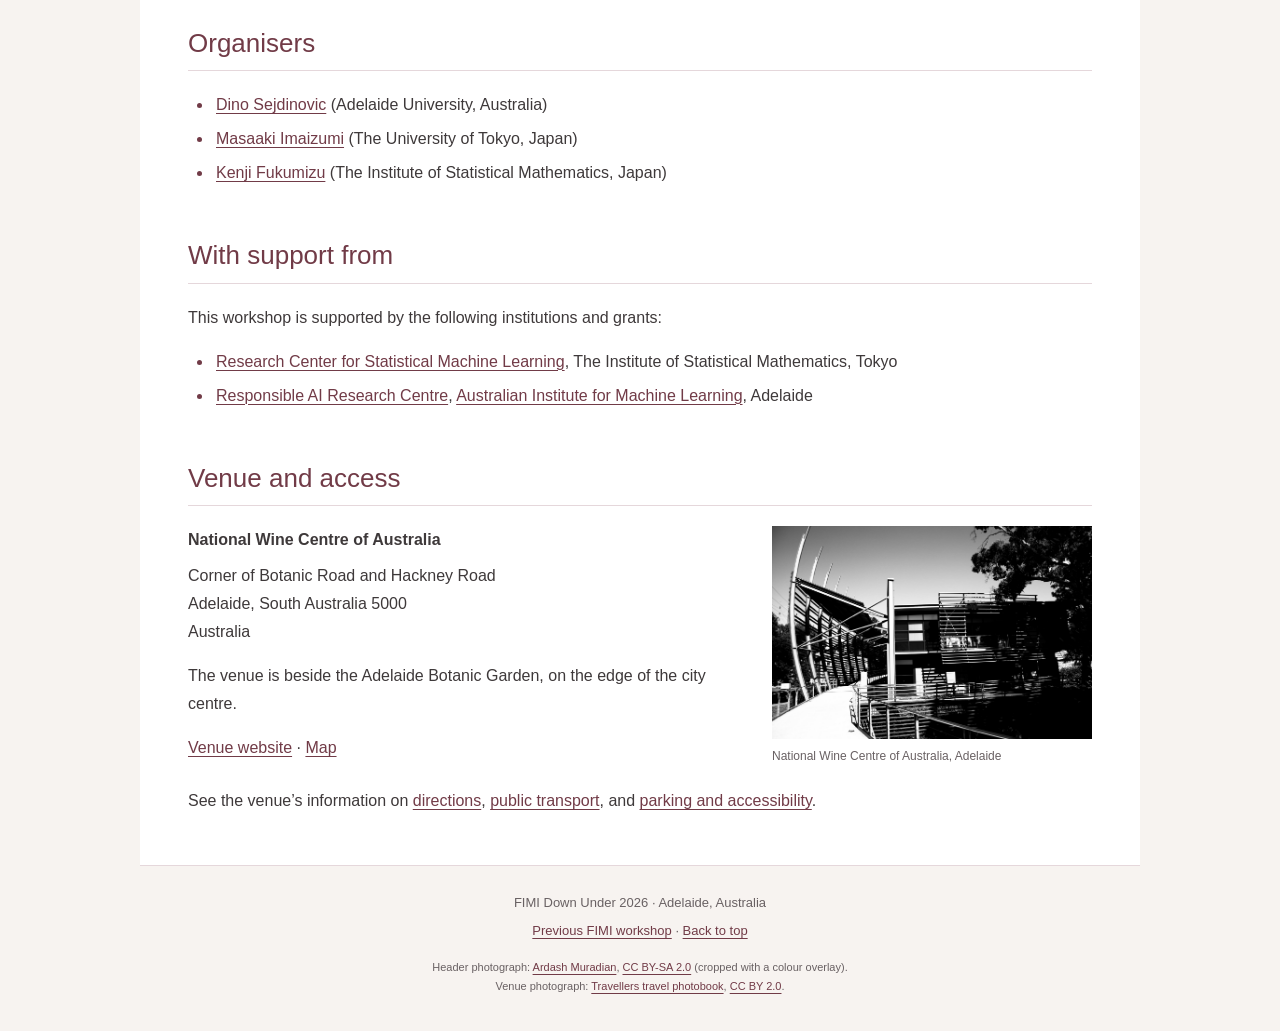
==== commit 59b4768c: "Add FIMI workshop series history" ====
--- a/docs/index.html
+++ b/docs/index.html
@@ -57,6 +57,7 @@
           <div id="about">
             <p>The <strong>Workshop on Functional Inference and Machine Intelligence (FIMI)</strong> is an international workshop on machine learning and statistics, covering theory, methods and practice. The programme will comprise invited talks and a poster session.</p>
             <p>FIMI Down Under will be held on <strong>Sunday 13 and Monday 14 December 2026</strong> at the <a href="#venue">National Wine Centre of Australia in Adelaide</a>, immediately after NeurIPS in Sydney.</p>
+            <p>The FIMI workshop series has been running since 2016, with previous editions held mainly in Tokyo, as well as in Okinawa, Japan; Bristol, UK; and Sophia Antipolis, France.</p>
             <p>Previous workshop: <a href="https://fimiws.github.io/fimi2026/">FIMI 2026, Tokyo, 2–5 March 2026</a>.</p>
             <p><a href="assets/fimi-down-under-2026.ics" download>Add workshop dates to calendar (.ics)</a></p>
           </div>
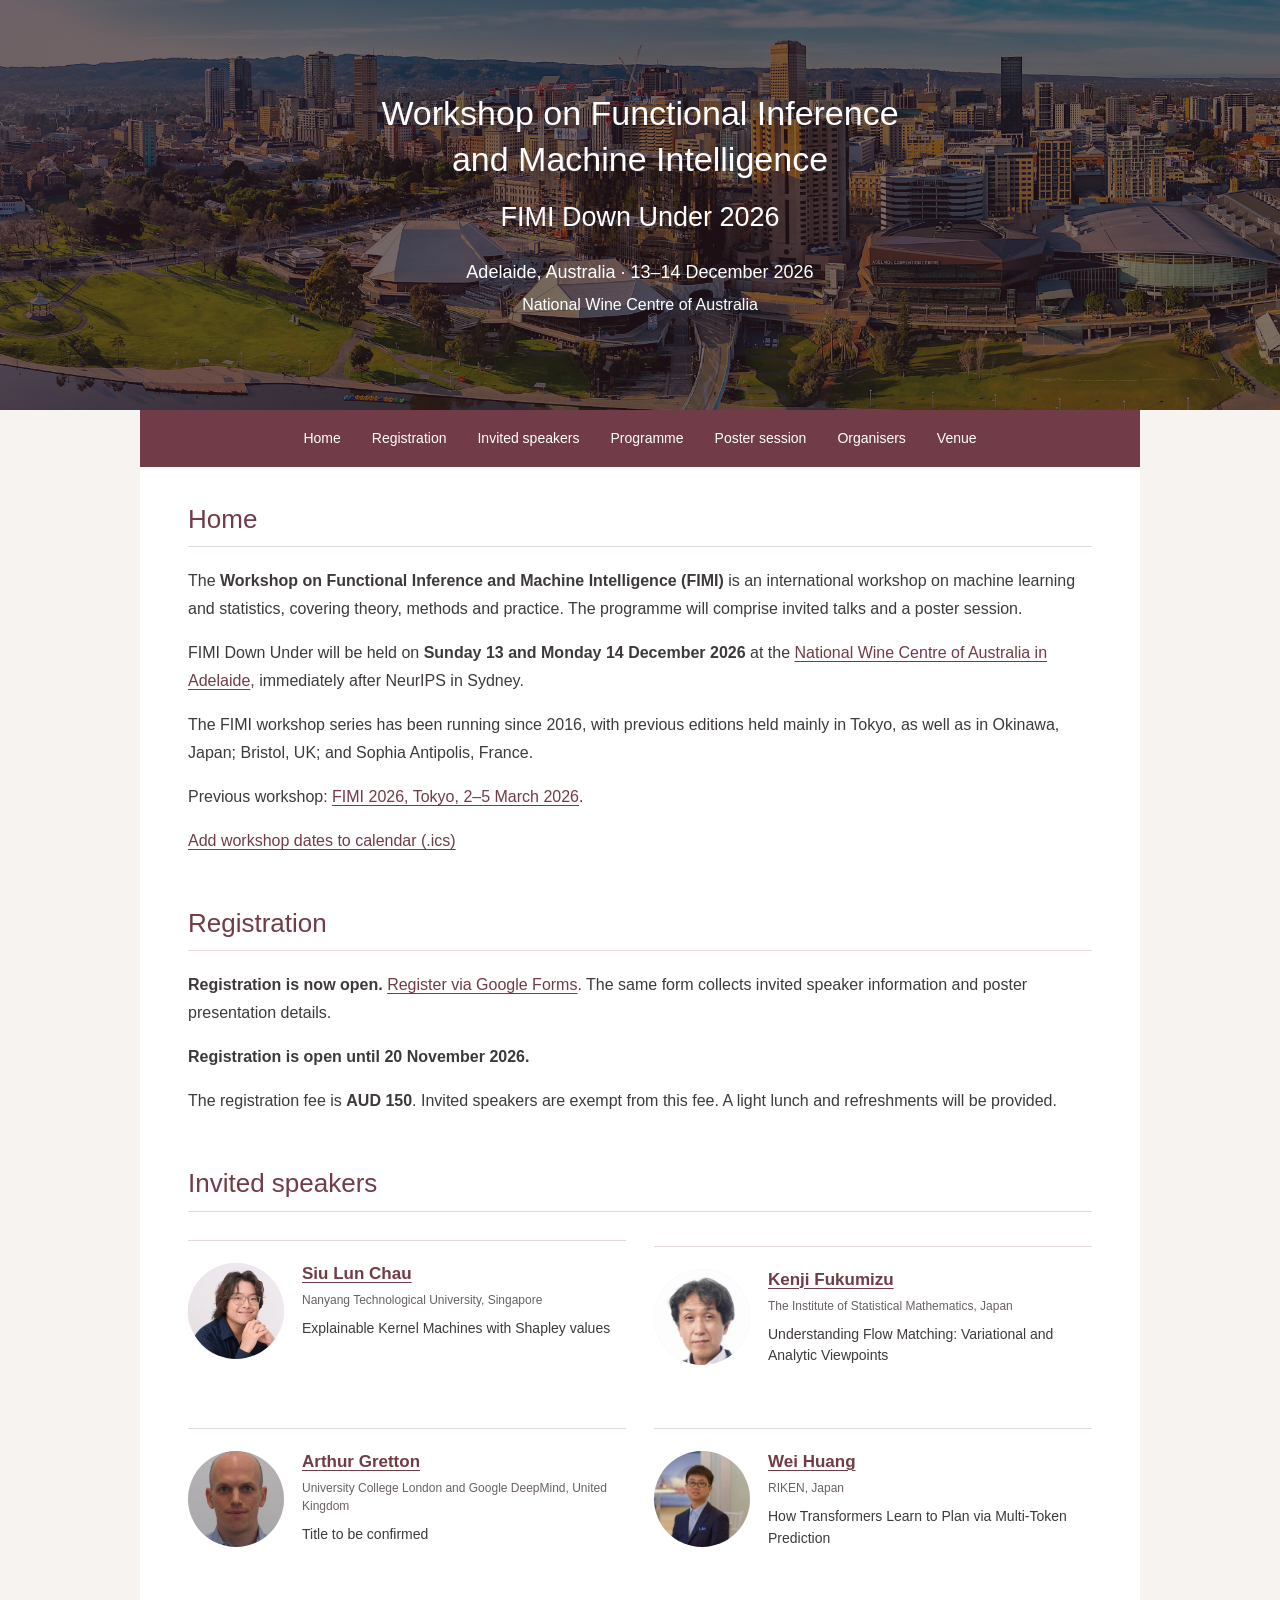
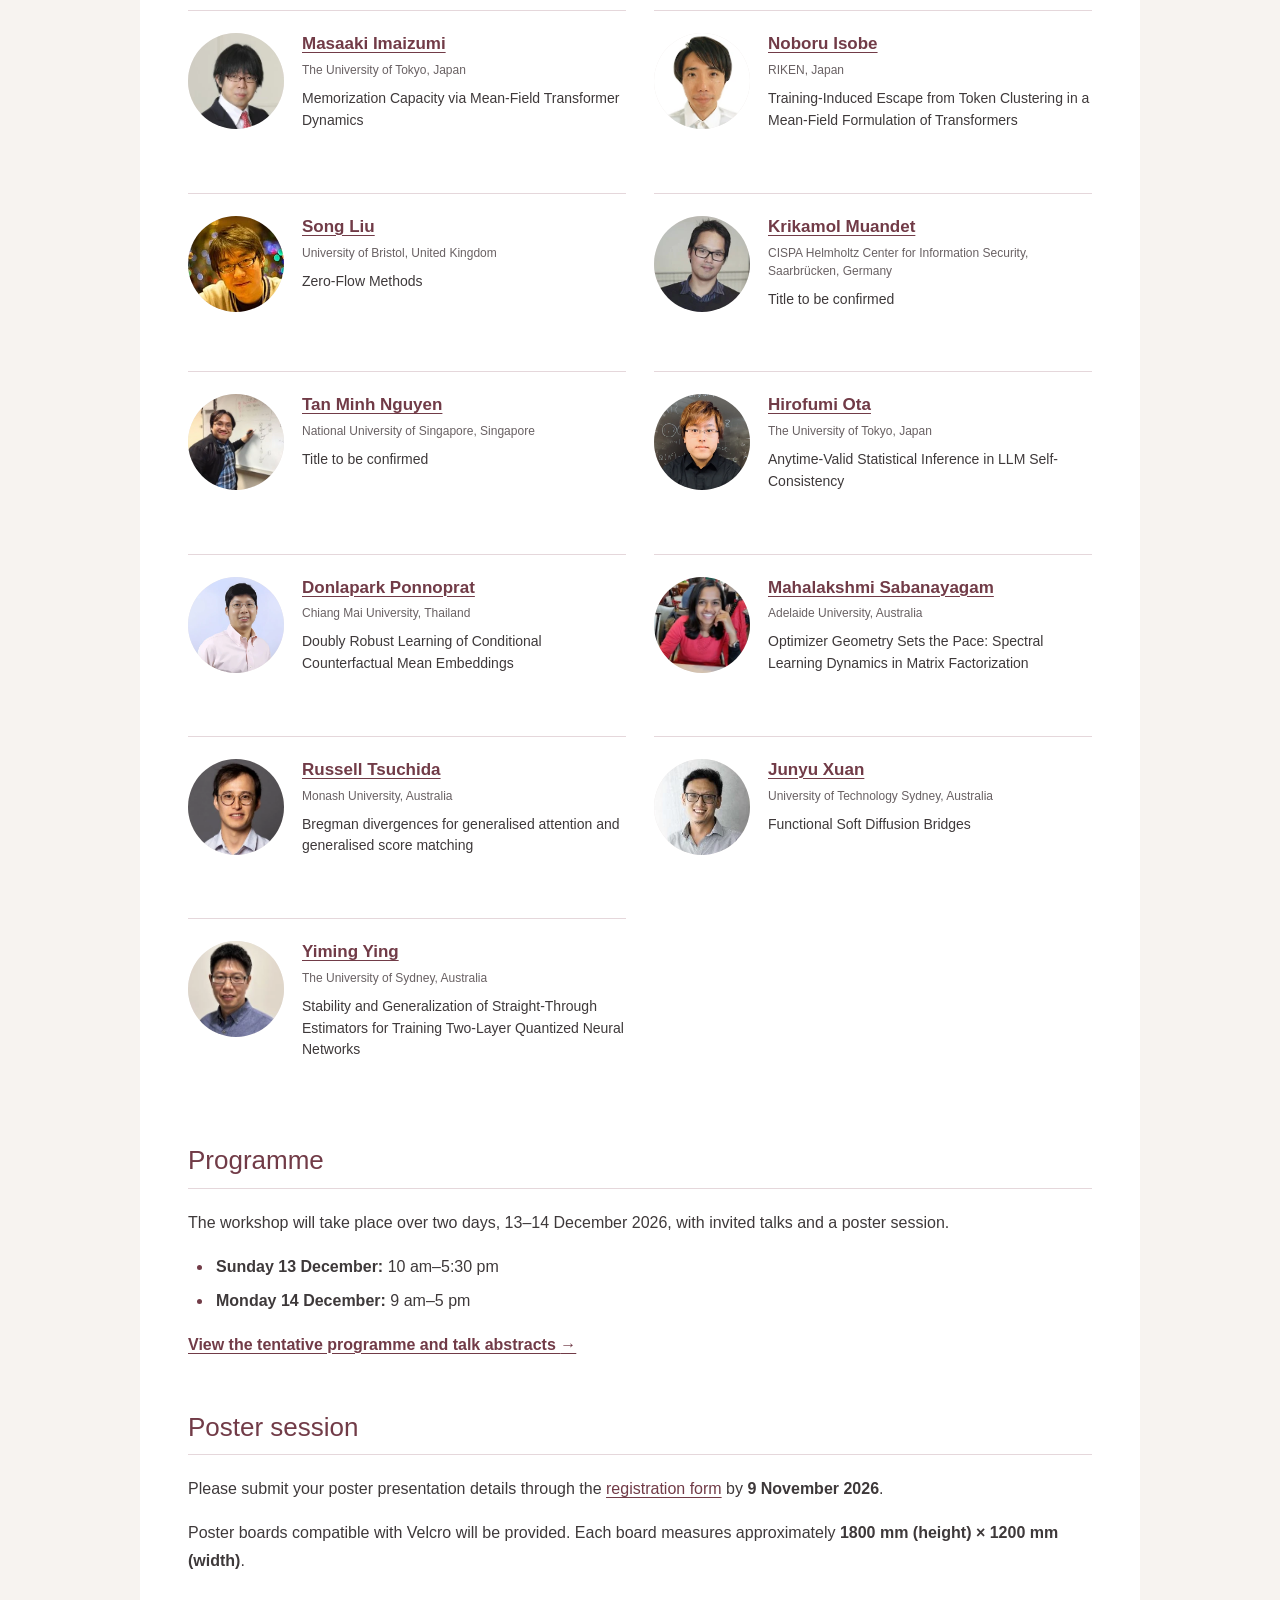
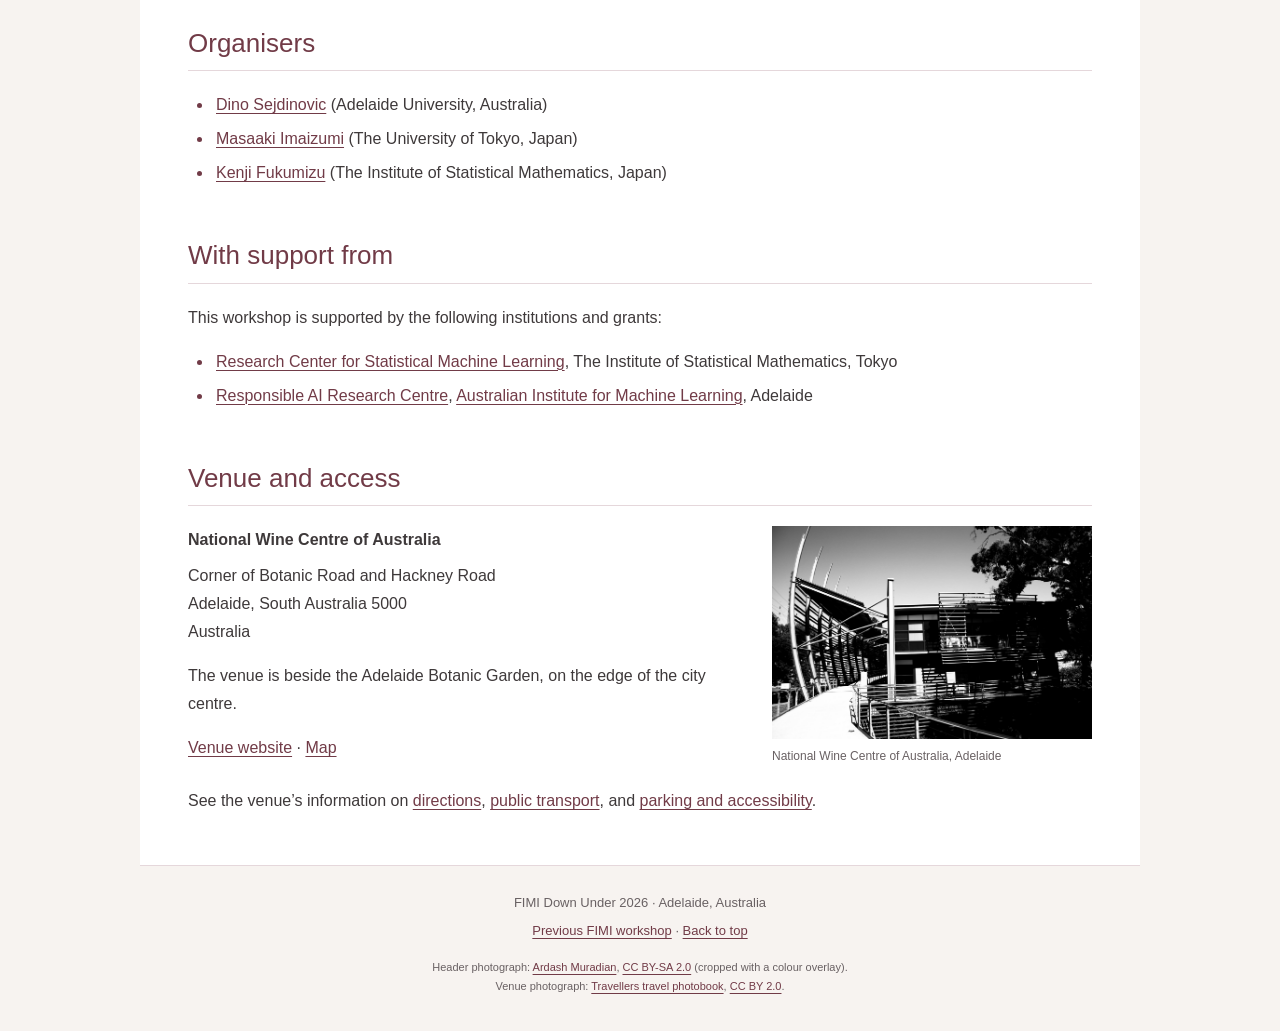
==== commit 68a29338: "Align homepage with Sunday 17:30 programme finish" ====
--- a/docs/index.html
+++ b/docs/index.html
@@ -90,7 +90,7 @@
           <h2 id="programme-title">Programme</h2>
           <p>The workshop will take place over two days, 13–14 December 2026, with invited talks and a poster session.</p>
           <ul>
-            <li><strong>Sunday 13 December:</strong> <time datetime="2026-12-13T10:00:00+10:30">10 am</time>–<time datetime="2026-12-13T17:00:00+10:30">5 pm</time></li>
+            <li><strong>Sunday 13 December:</strong> <time datetime="2026-12-13T10:00:00+10:30">10 am</time>–<time datetime="2026-12-13T17:30:00+10:30">5:30 pm</time></li>
             <li><strong>Monday 14 December:</strong> <time datetime="2026-12-14T09:00:00+10:30">9 am</time>–<time datetime="2026-12-14T17:00:00+10:30">5 pm</time></li>
           </ul>
           <p><a class="programme-link" href="programme.html">View the tentative programme and talk abstracts <span aria-hidden="true">→</span></a></p>
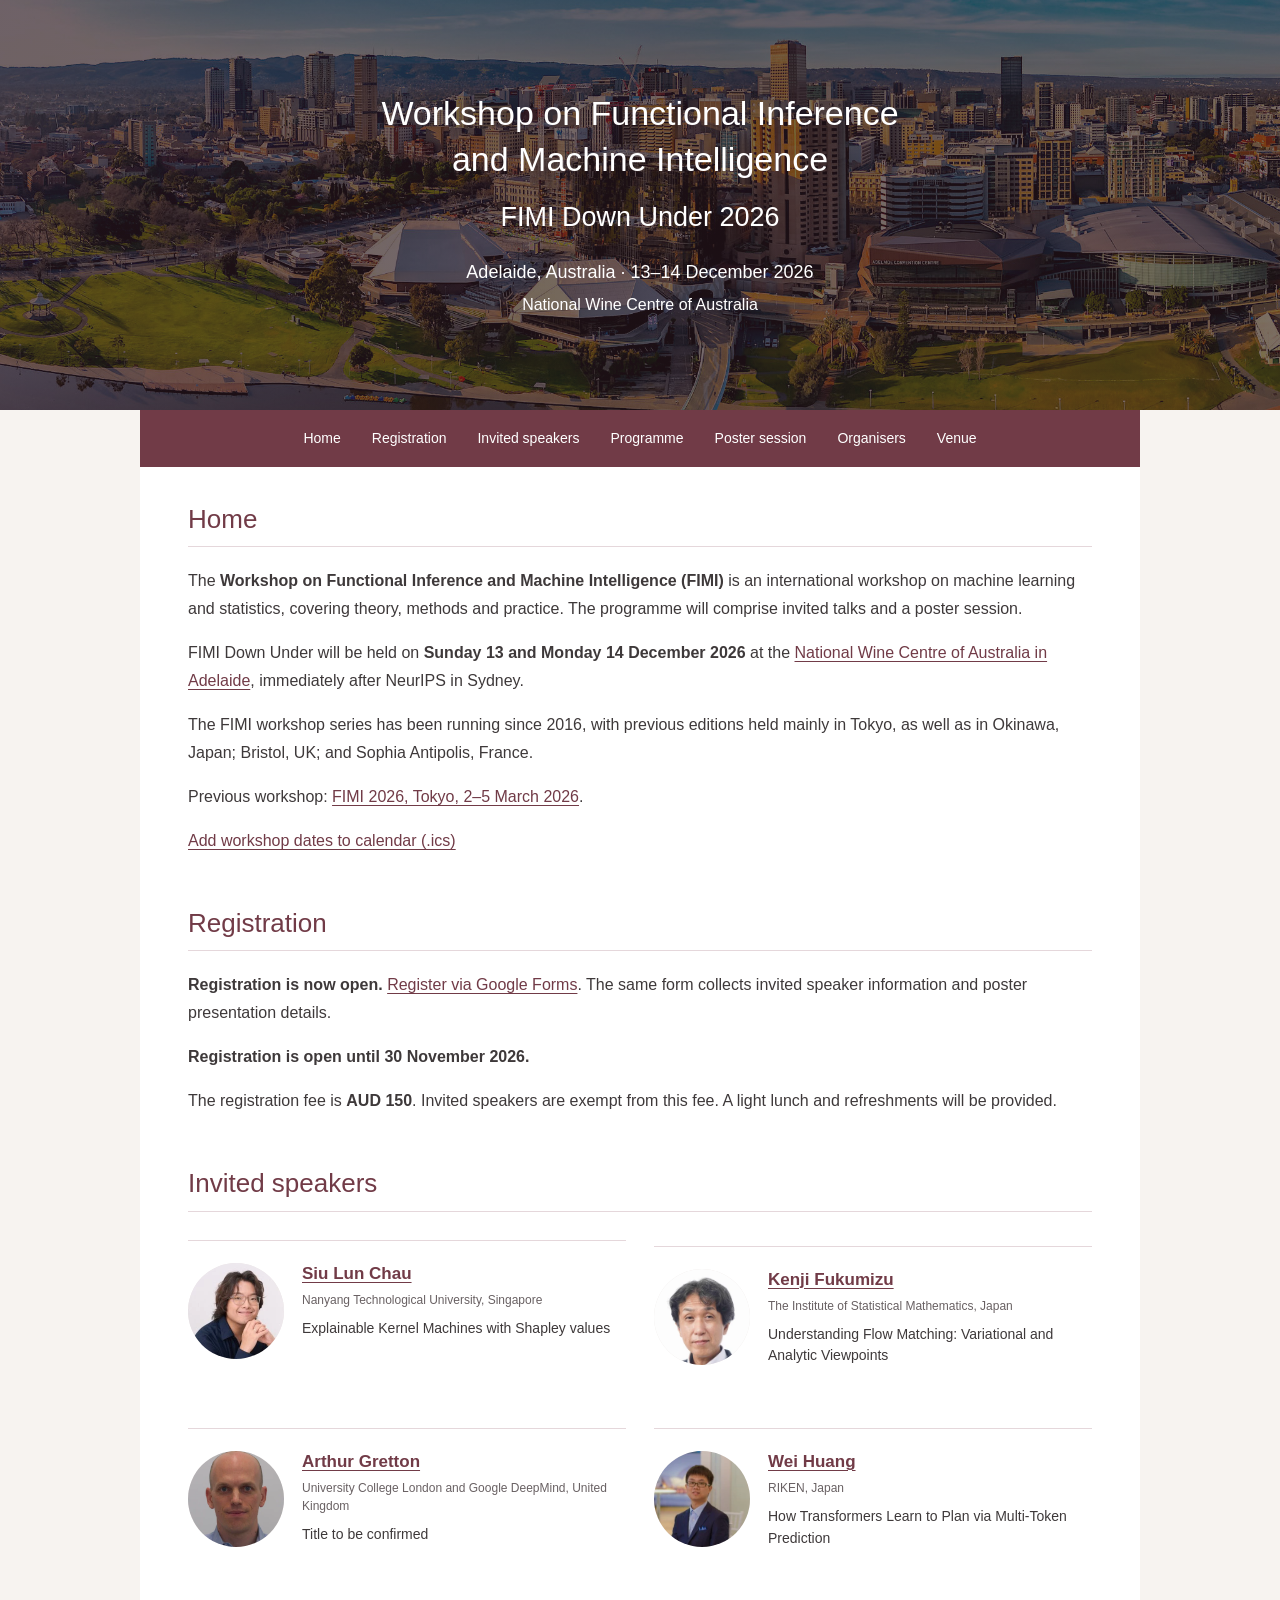
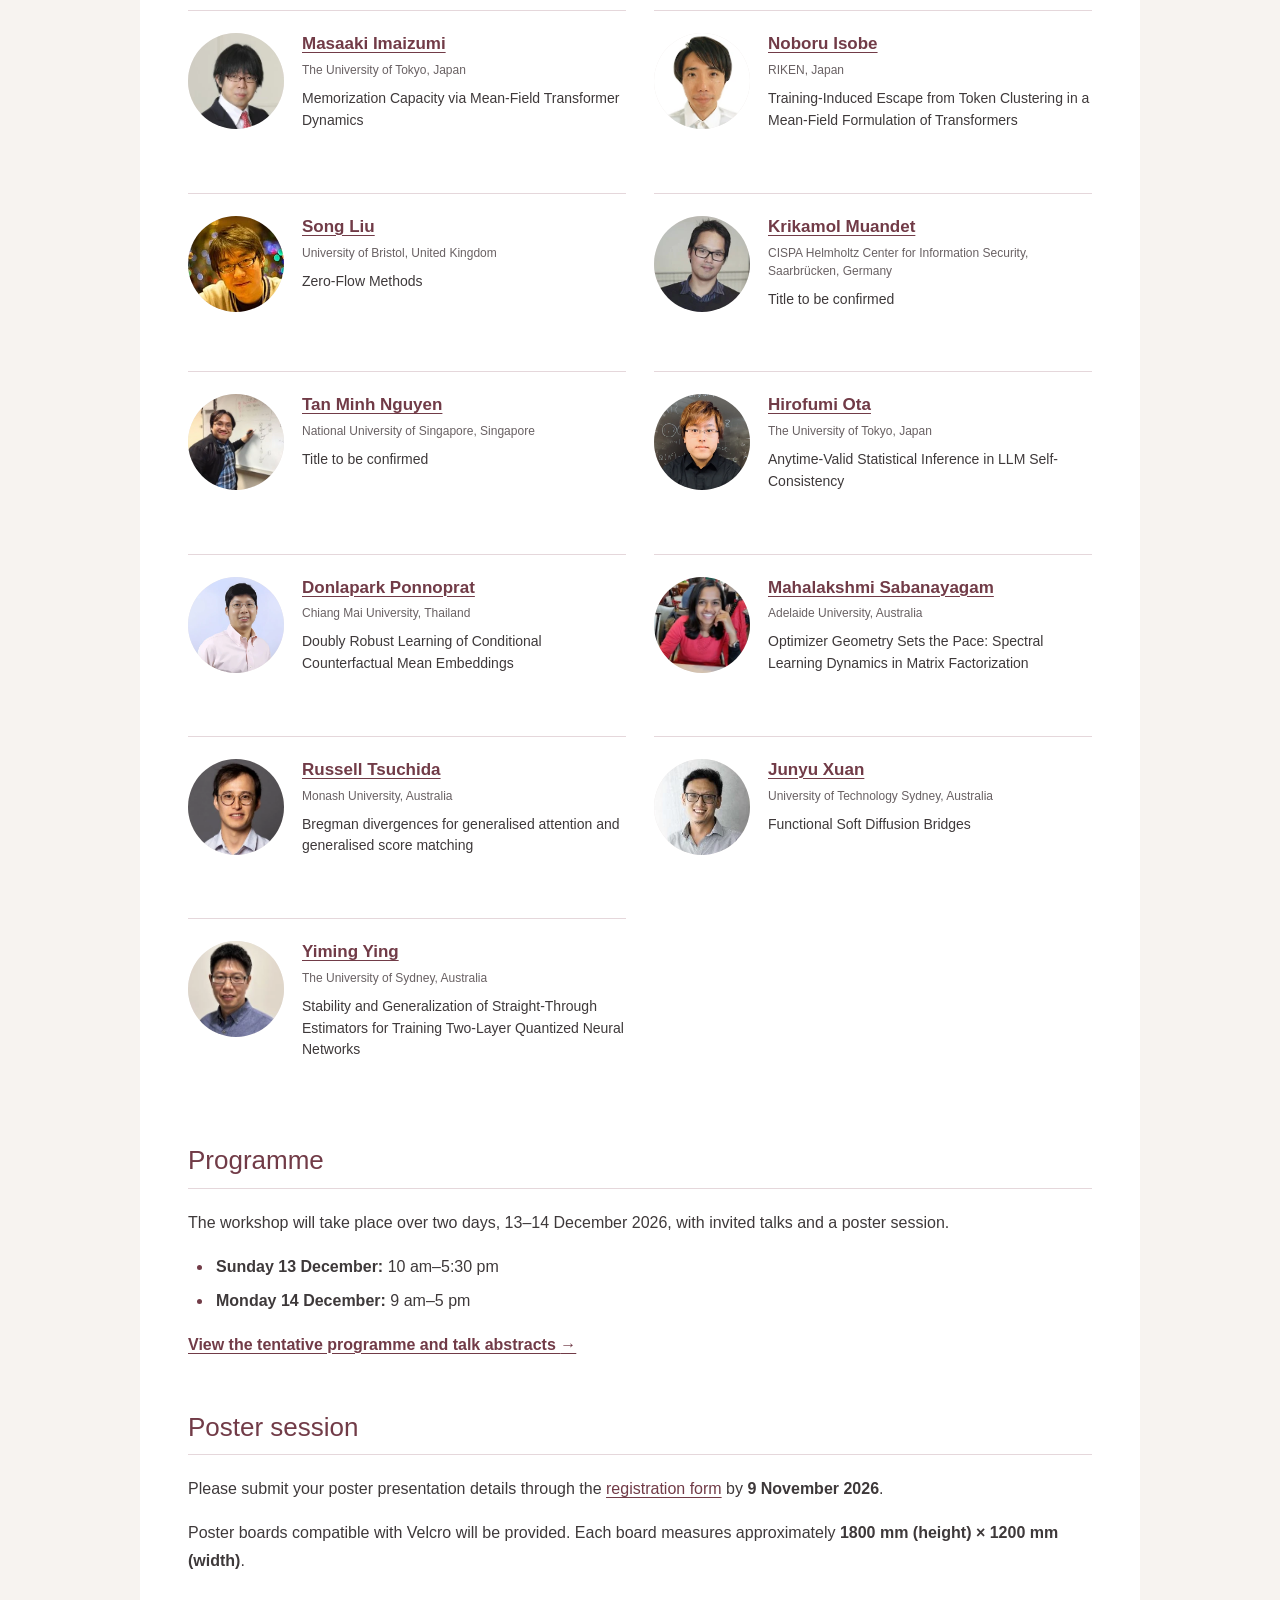
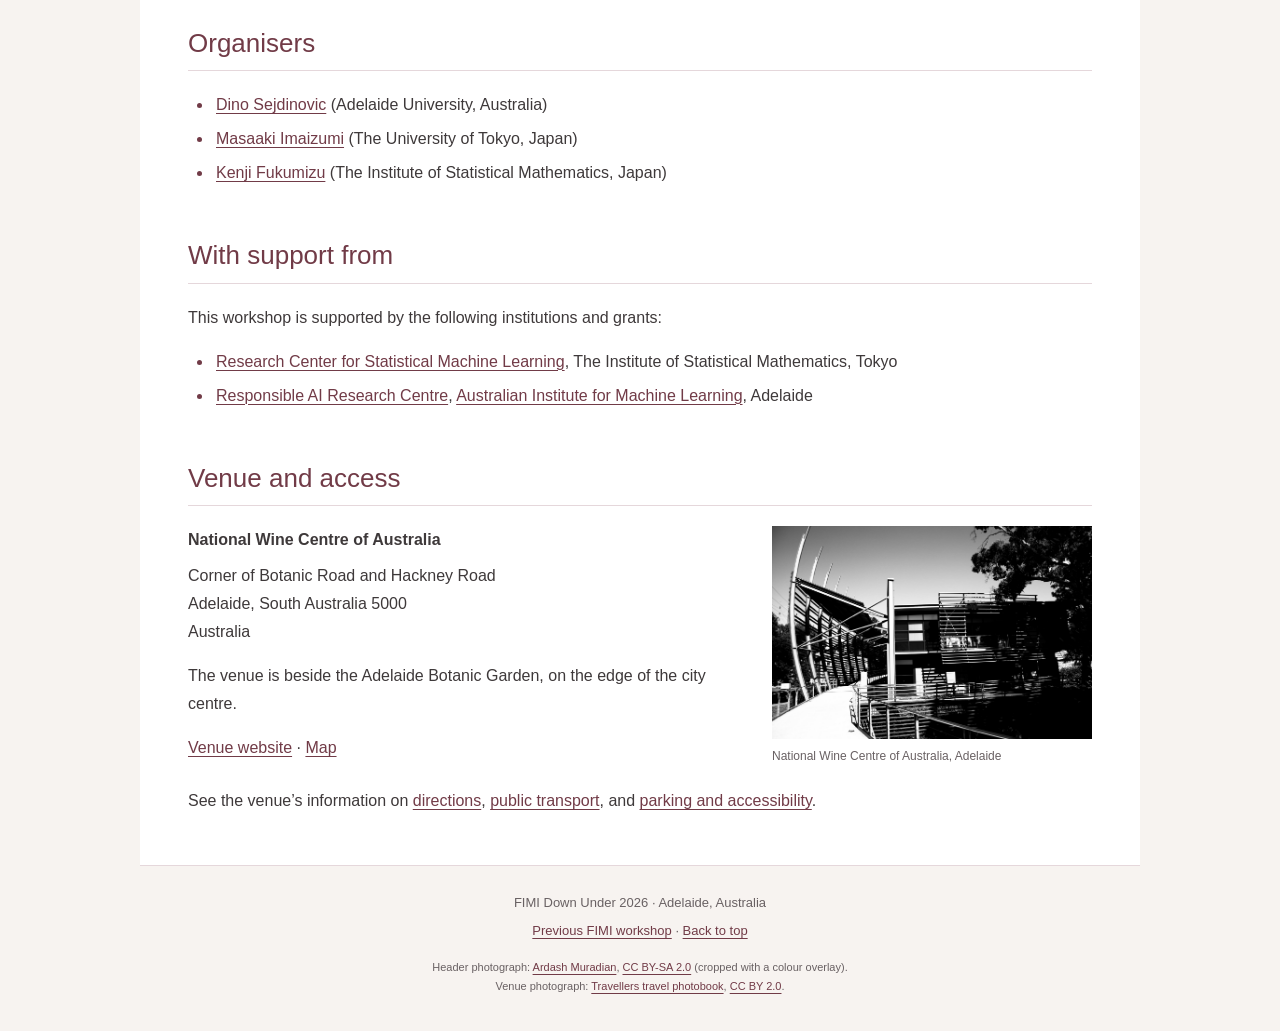
==== commit 1d50cf65: "Extend FIMI registration deadline to 30 November" ====
--- a/docs/index.html
+++ b/docs/index.html
@@ -66,7 +66,7 @@
         <section id="registration" aria-labelledby="registration-title">
           <h2 id="registration-title">Registration</h2>
           <p><strong>Registration is now open.</strong> <a href="https://forms.gle/vhko6H9zNQfR5hpAA">Register via Google Forms</a>. The same form collects invited speaker information and poster presentation details.</p>
-          <p><strong>Registration is open until <time datetime="2026-11-20">20 November 2026</time>.</strong></p>
+          <p><strong>Registration is open until <time datetime="2026-11-30">30 November 2026</time>.</strong></p>
           <p>The registration fee is <strong>AUD 150</strong>. Invited speakers are exempt from this fee. A light lunch and refreshments will be provided.</p>
         </section>
 
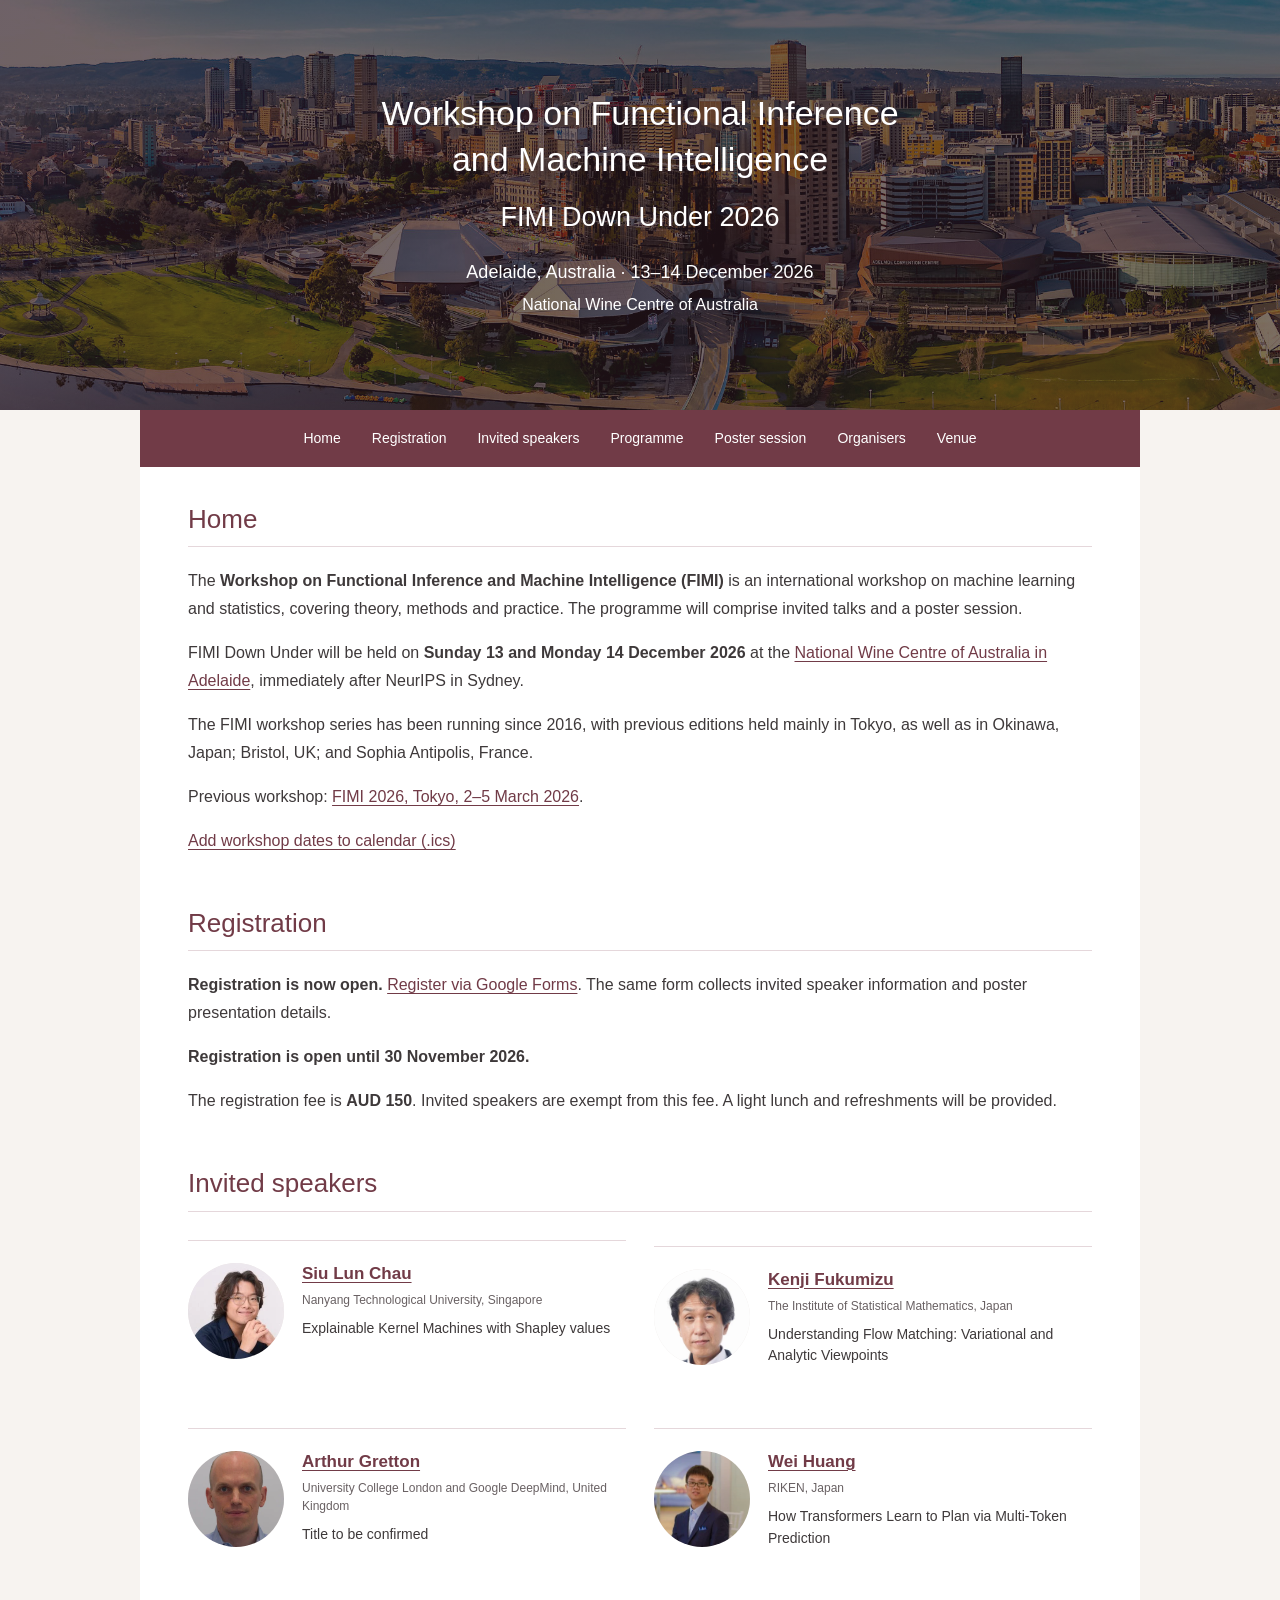
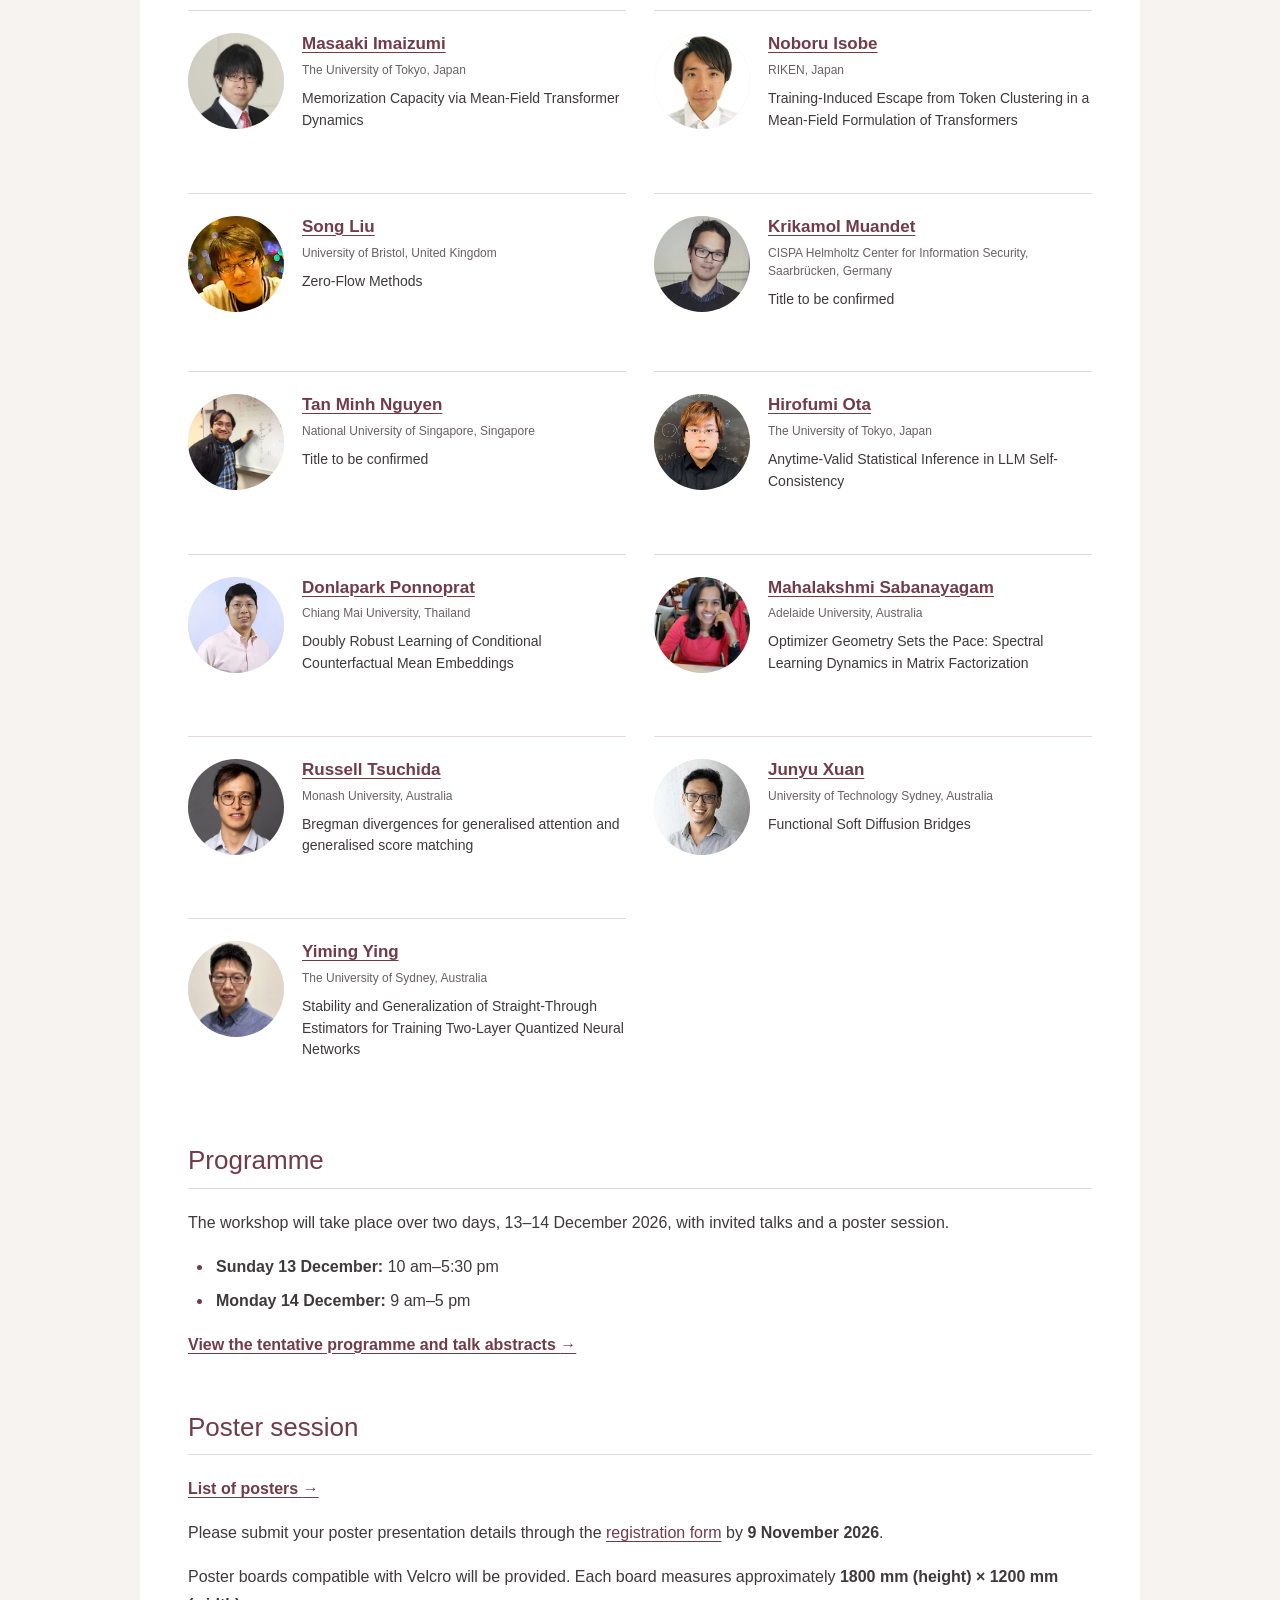
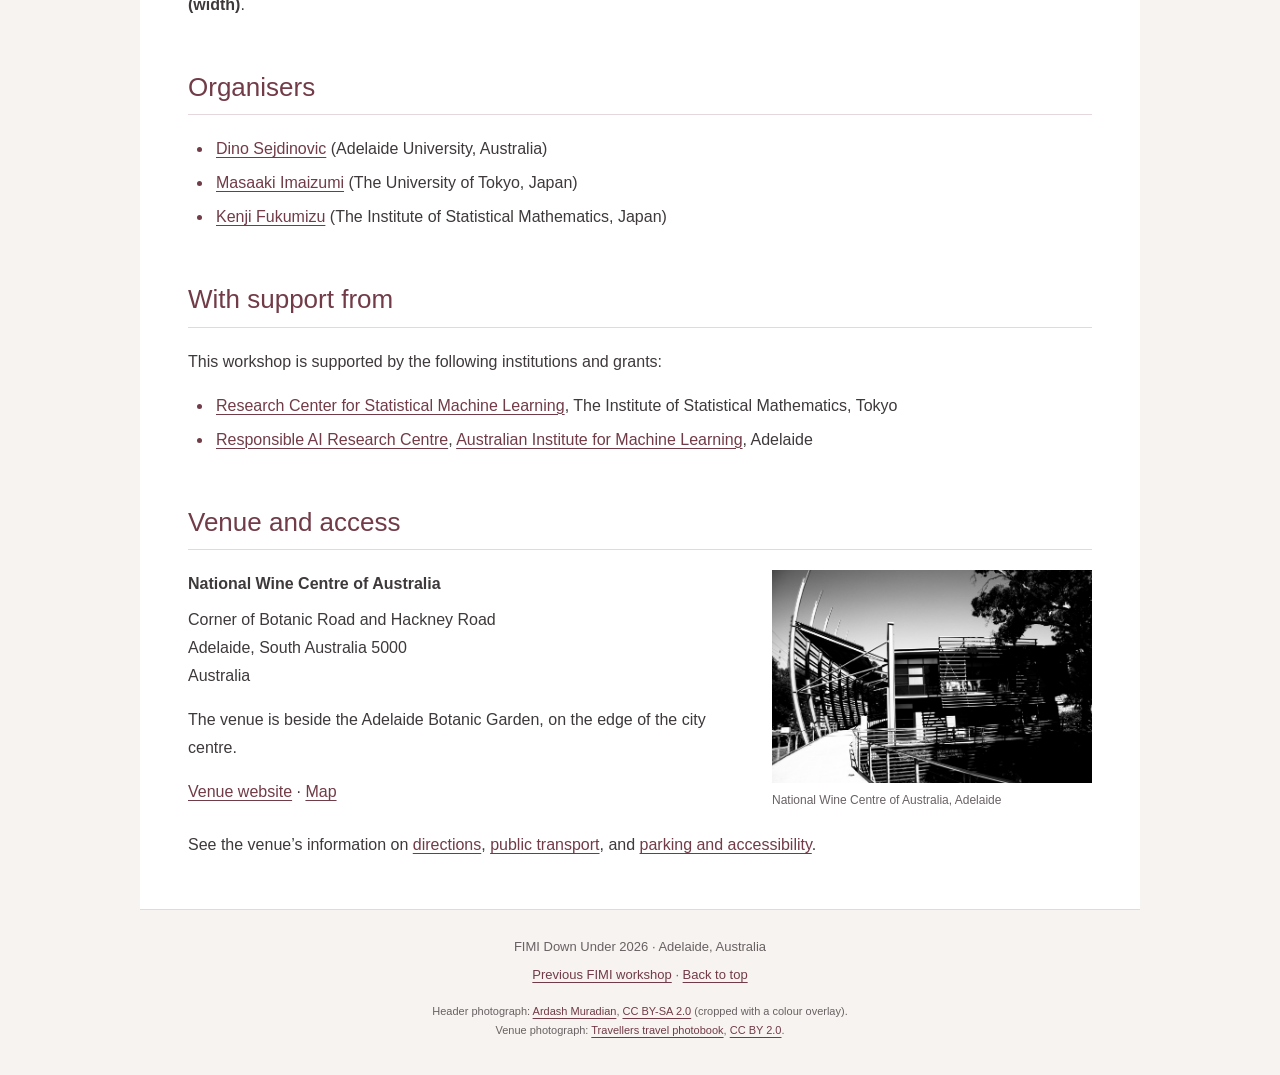
==== commit 1ba47772: "Link to the list of posters from the FIMI homepage" ====
--- a/docs/index.html
+++ b/docs/index.html
@@ -98,6 +98,7 @@
 
         <section id="posters" aria-labelledby="posters-title">
           <h2 id="posters-title">Poster session</h2>
+          <p><a class="programme-link" href="posters.html">List of posters <span aria-hidden="true">→</span></a></p>
           <p>Please submit your poster presentation details through the <a href="https://forms.gle/vhko6H9zNQfR5hpAA">registration form</a> by <strong><time datetime="2026-11-09">9 November 2026</time></strong>.</p>
           <p>Poster boards compatible with Velcro will be provided. Each board measures approximately <strong>1800 mm (height) × 1200 mm (width)</strong>.</p>
         </section>
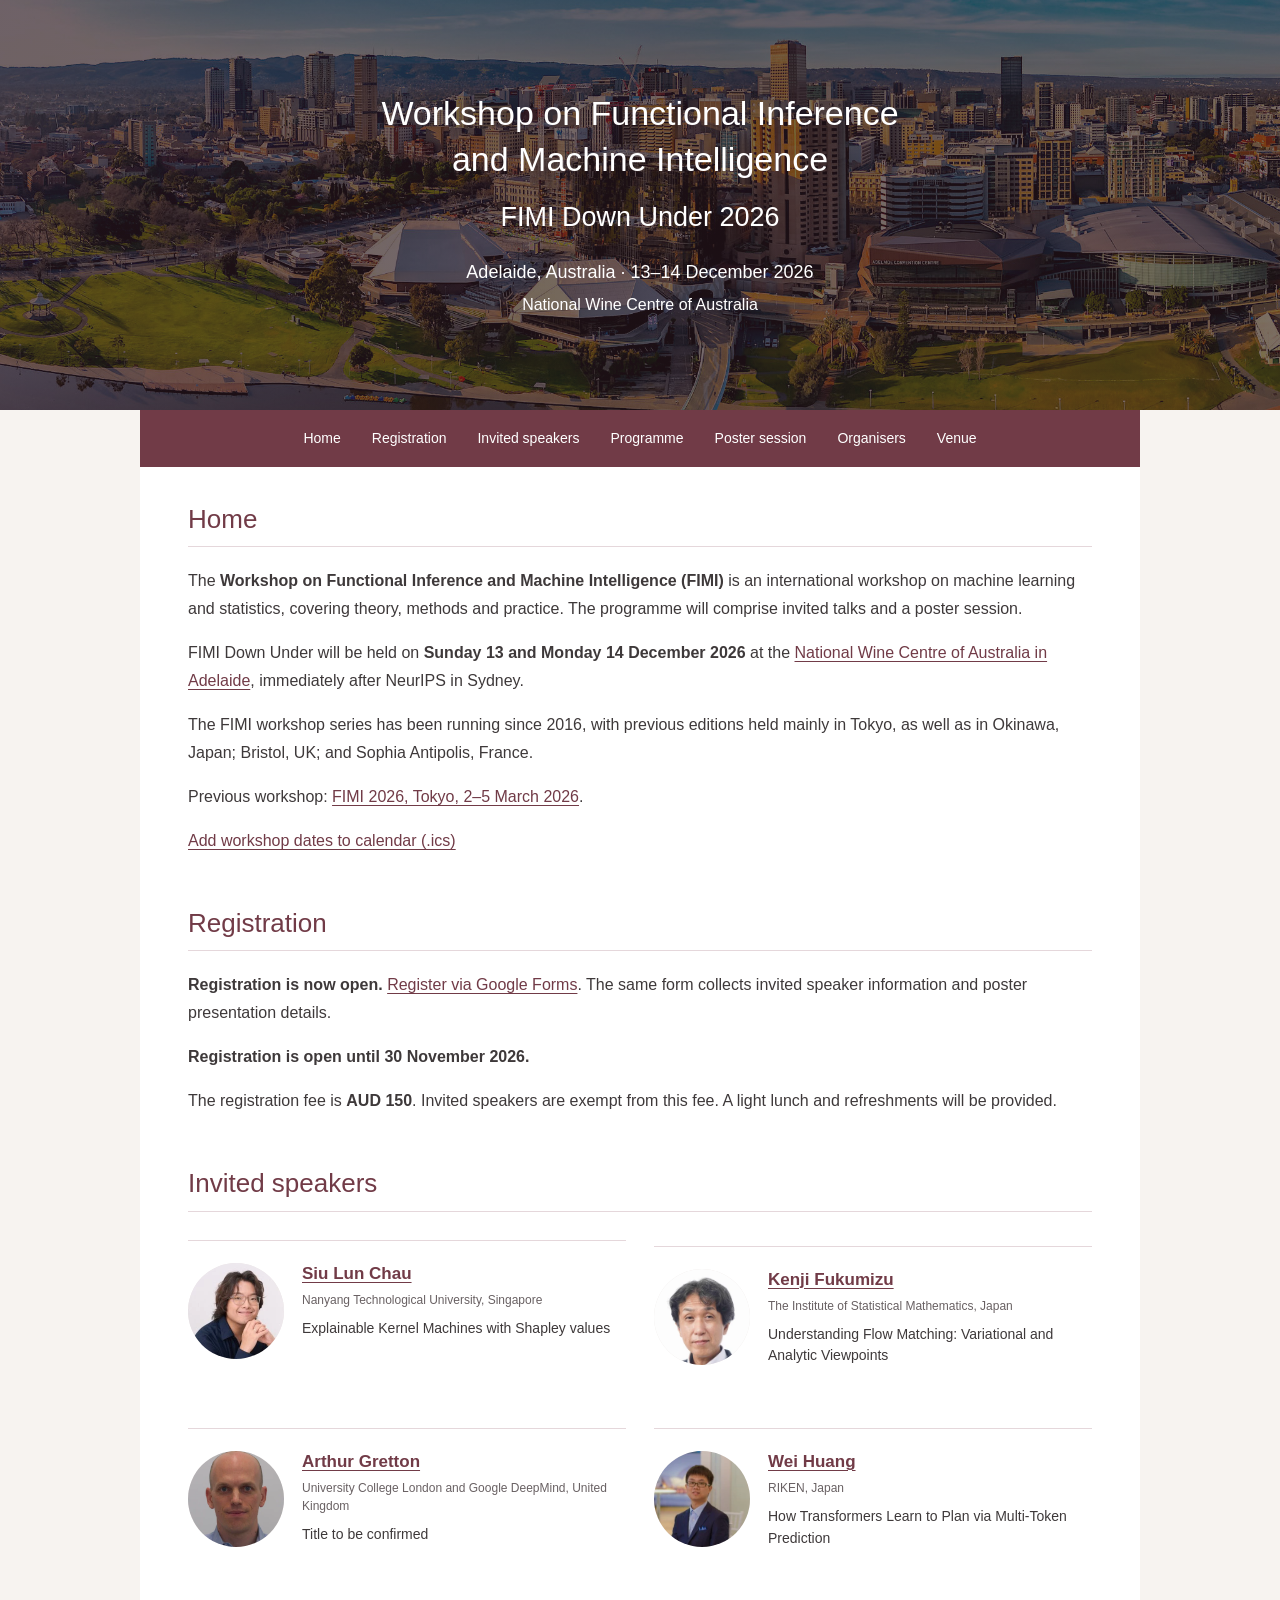
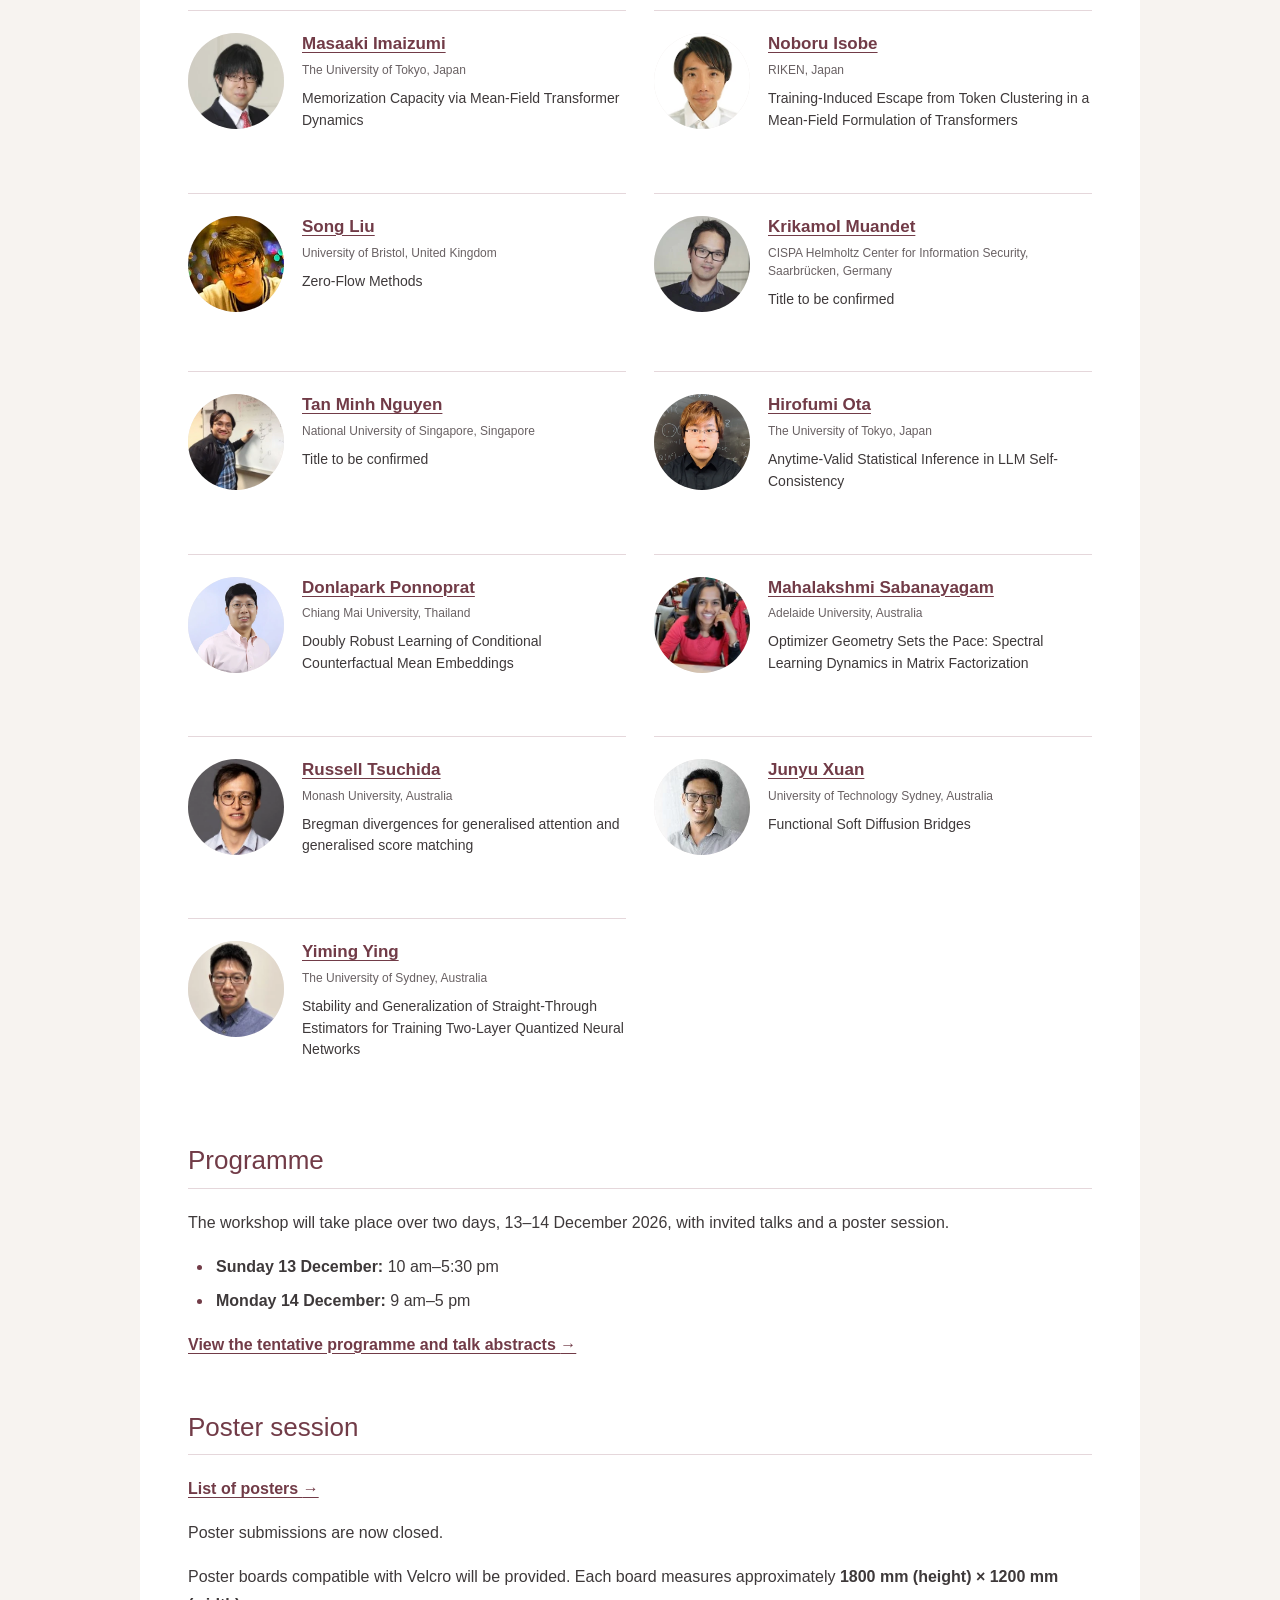
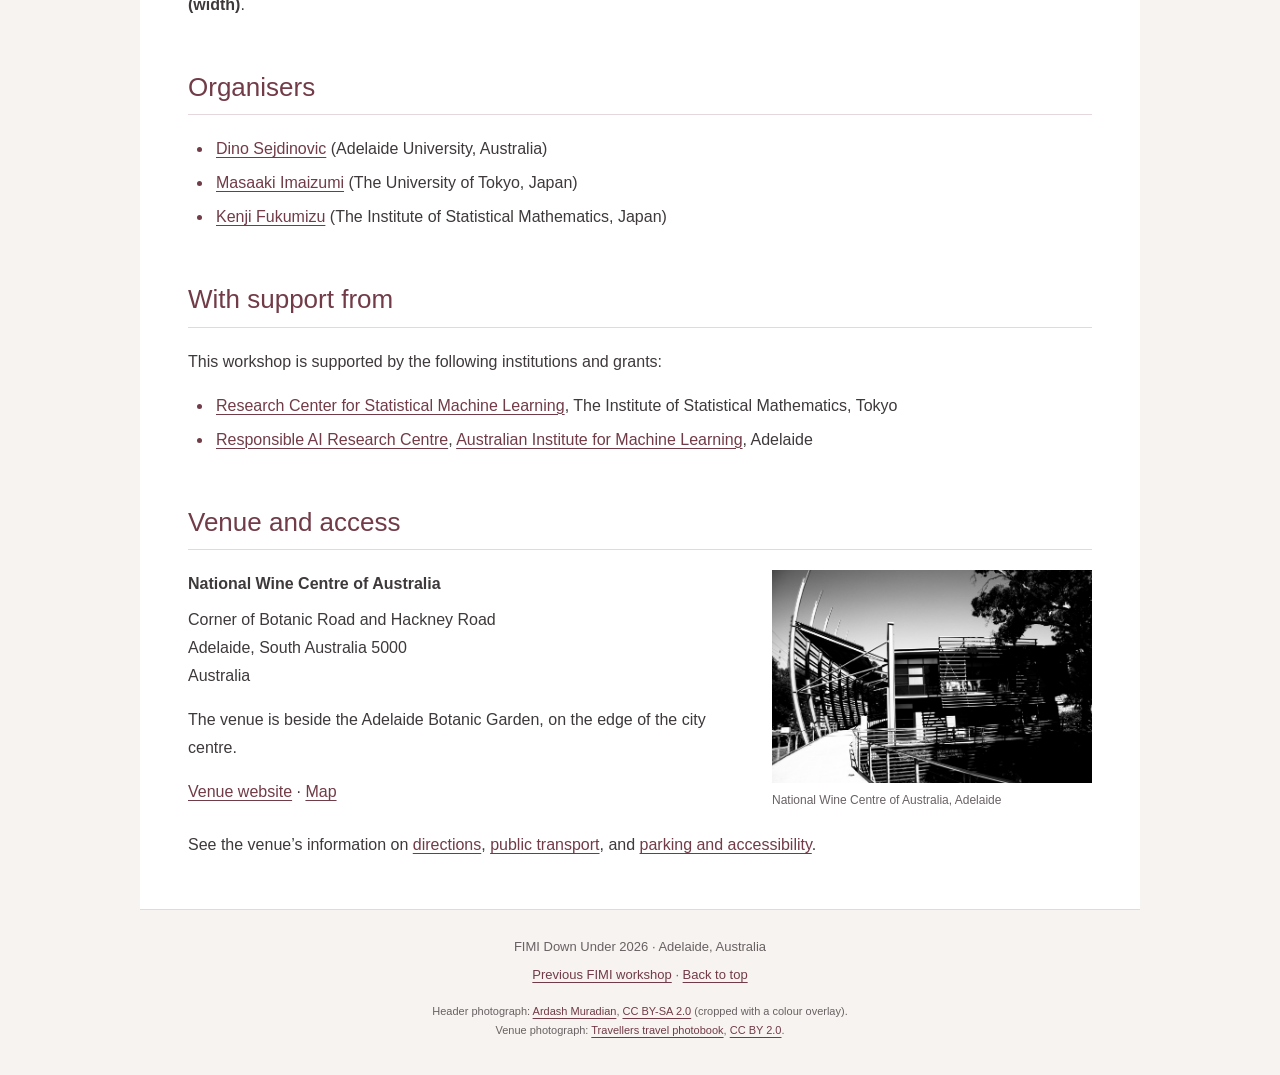
==== commit b0ea8a80: "Mark FIMI poster submissions closed" ====
--- a/docs/index.html
+++ b/docs/index.html
@@ -99,7 +99,7 @@
         <section id="posters" aria-labelledby="posters-title">
           <h2 id="posters-title">Poster session</h2>
           <p><a class="programme-link" href="posters.html">List of posters <span aria-hidden="true">→</span></a></p>
-          <p>Please submit your poster presentation details through the <a href="https://forms.gle/vhko6H9zNQfR5hpAA">registration form</a> by <strong><time datetime="2026-11-09">9 November 2026</time></strong>.</p>
+          <p>Poster submissions are now closed.</p>
           <p>Poster boards compatible with Velcro will be provided. Each board measures approximately <strong>1800 mm (height) × 1200 mm (width)</strong>.</p>
         </section>
 
